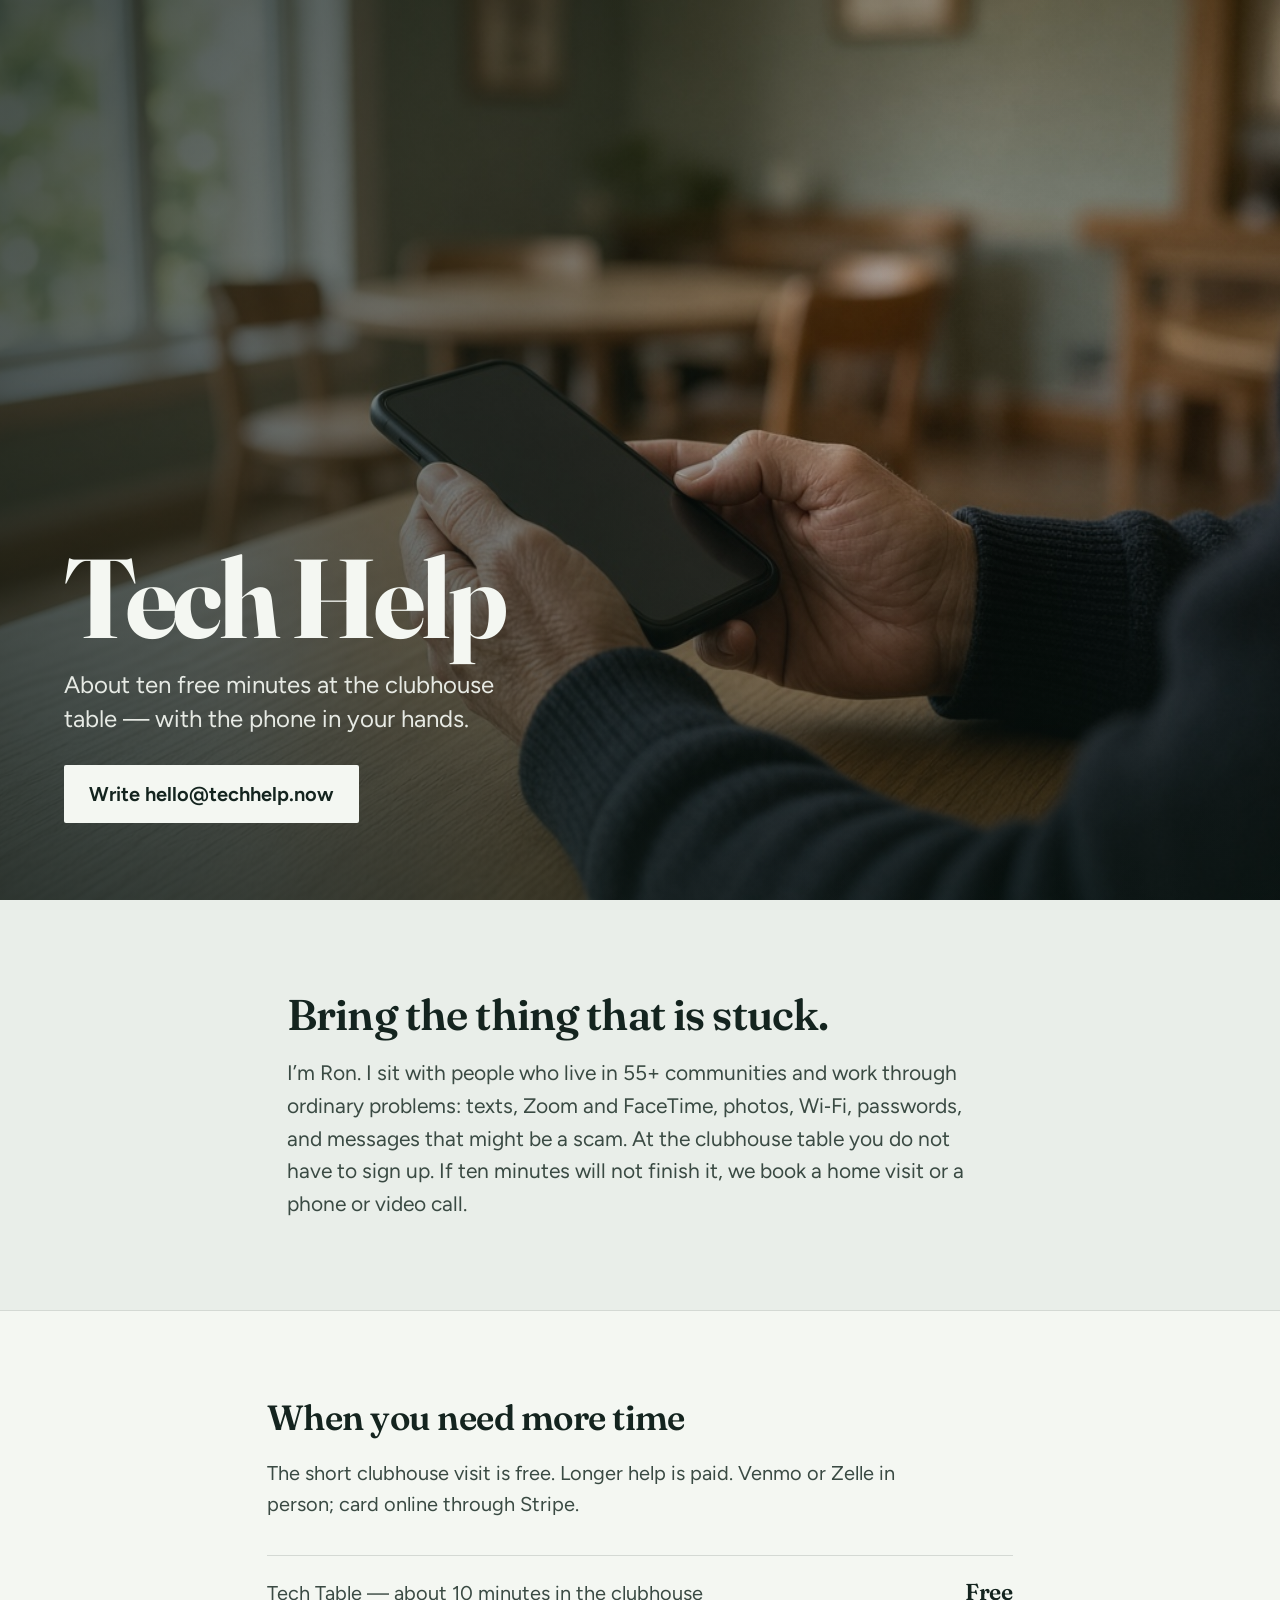
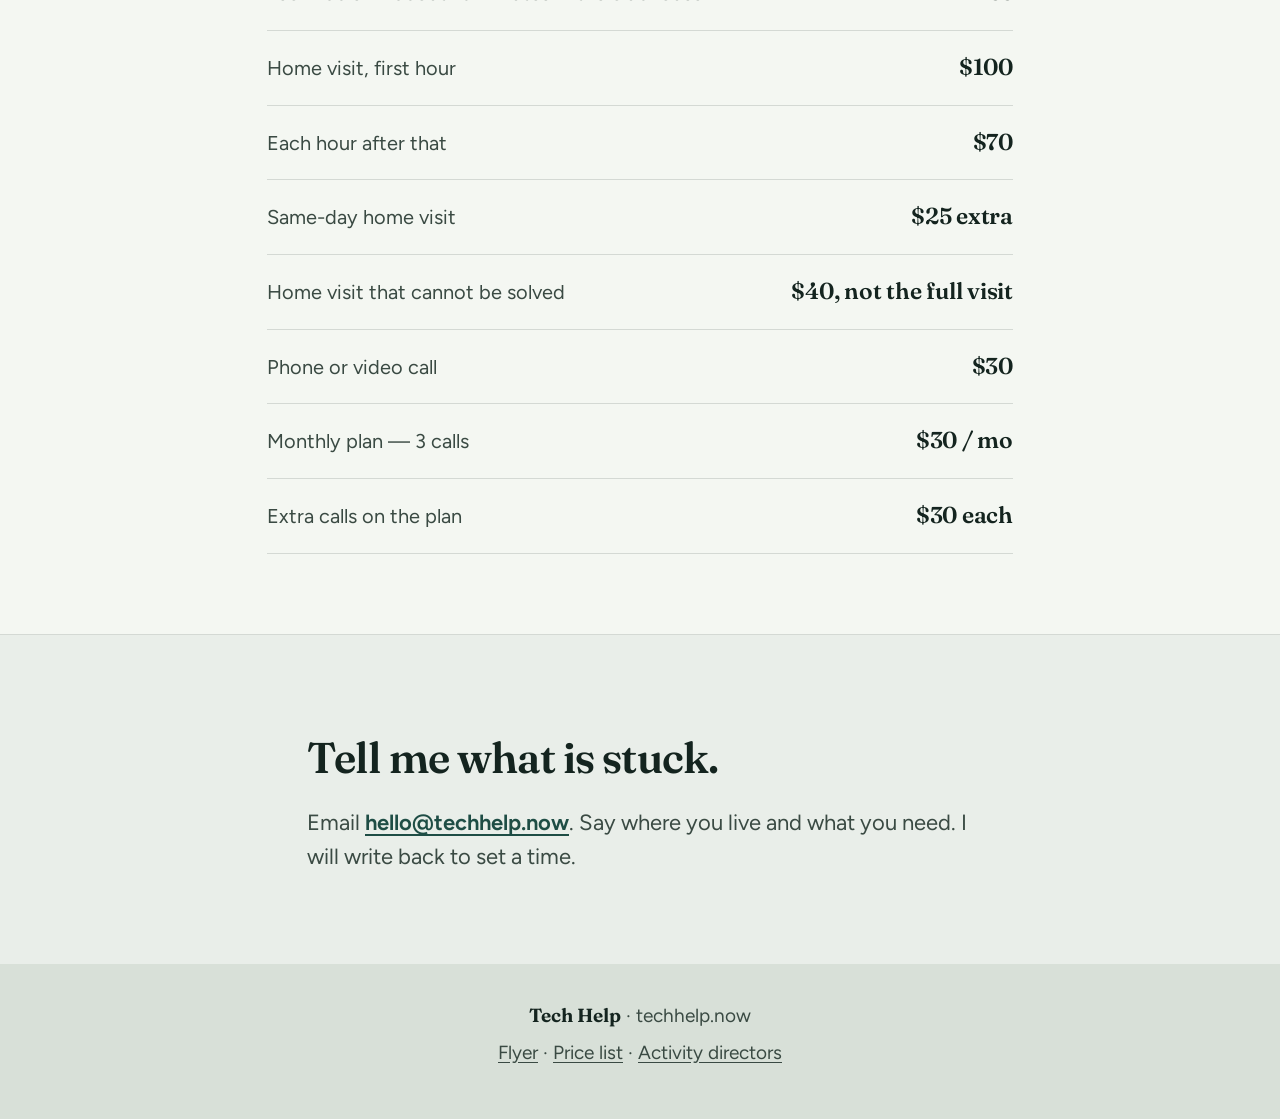
==== index.html @ 0dfba201 "Rebuild homepage as full-bleed clubhouse hero Replace the gray text document with a photo-led first " ====
<!DOCTYPE html>
<html lang="en">
<head>
  <meta charset="utf-8" />
  <meta name="viewport" content="width=device-width, initial-scale=1" />
  <title>Tech Help</title>
  <meta name="description" content="In-person tech help for people who live in 55+ communities. About ten free minutes at the clubhouse table. Home visits and calls when you need more. Email hello@techhelp.now." />
  <meta property="og:title" content="Tech Help" />
  <meta property="og:description" content="About ten free minutes at the clubhouse table. Home visits and calls when you need more. Email hello@techhelp.now." />
  <meta property="og:type" content="website" />
  <meta property="og:url" content="https://techhelp.now/" />
  <link rel="icon" href="data:image/svg+xml,%3Csvg xmlns='http://www.w3.org/2000/svg' viewBox='0 0 32 32'%3E%3Crect width='32' height='32' fill='%2314241F'/%3E%3Ctext x='5' y='23' font-family='Georgia' font-size='18' fill='%23F4F7F2'%3ET%3C/text%3E%3C/svg%3E" />
  <link rel="preconnect" href="https://fonts.googleapis.com" />
  <link rel="preconnect" href="https://fonts.gstatic.com" crossorigin />
  <link href="https://fonts.googleapis.com/css2?family=Fraunces:opsz,wght@9..144,600;9..144,700&family=Figtree:wght@400;560;650&display=swap" rel="stylesheet" />
  <link rel="stylesheet" href="styles.css" />
</head>
<body>
  <header class="hero">
    <img
      class="hero-photo"
      src="img/tech-table-hero.jpg"
      alt="Hands holding a phone at a wooden table in a bright clubhouse room"
      width="1280"
      height="720"
      fetchpriority="high"
    />
    <div class="hero-veil" aria-hidden="true"></div>
    <div class="hero-copy">
      <p class="brand">Tech Help</p>
      <p class="support">About ten free minutes at the clubhouse table — with the phone in your hands.</p>
      <p class="cta-wrap">
        <a class="cta" href="mailto:hello@techhelp.now?subject=I%20could%20use%20a%20hand%20with%20my%20phone">Write hello@techhelp.now</a>
      </p>
    </div>
  </header>

  <main>
    <section class="strip" aria-labelledby="bring">
      <h2 id="bring">Bring the thing that is stuck.</h2>
      <p>I’m Ron. I sit with people who live in 55+ communities and work through ordinary problems: texts, Zoom and FaceTime, photos, Wi‑Fi, passwords, and messages that might be a scam. At the clubhouse table you do not have to sign up. If ten minutes will not finish it, we book a home visit or a phone or video call.</p>
    </section>

    <section class="rates" aria-labelledby="more">
      <div class="rates-inner">
        <h2 id="more">When you need more time</h2>
        <p class="rates-lead">The short clubhouse visit is free. Longer help is paid. Venmo or Zelle in person; card online through Stripe.</p>
        <dl class="rate-list">
          <div>
            <dt>Tech Table — about 10 minutes in the clubhouse</dt>
            <dd>Free</dd>
          </div>
          <div>
            <dt>Home visit, first hour</dt>
            <dd>$100</dd>
          </div>
          <div>
            <dt>Each hour after that</dt>
            <dd>$70</dd>
          </div>
          <div>
            <dt>Same-day home visit</dt>
            <dd>$25 extra</dd>
          </div>
          <div>
            <dt>Home visit that cannot be solved</dt>
            <dd>$40, not the full visit</dd>
          </div>
          <div>
            <dt>Phone or video call</dt>
            <dd>$30</dd>
          </div>
          <div>
            <dt>Monthly plan — 3 calls</dt>
            <dd>$30 / mo</dd>
          </div>
          <div>
            <dt>Extra calls on the plan</dt>
            <dd>$30 each</dd>
          </div>
        </dl>
      </div>
    </section>

    <section class="close" aria-labelledby="write">
      <h2 id="write">Tell me what is stuck.</h2>
      <p>Email <a href="mailto:hello@techhelp.now">hello@techhelp.now</a>. Say where you live and what you need. I will write back to set a time.</p>
    </section>
  </main>

  <footer>
    <p><strong>Tech Help</strong> · techhelp.now</p>
    <p>
      <a href="print/resident-flyer.html">Flyer</a>
      · <a href="print/rate-card.html">Price list</a>
      · <a href="print/director-one-pager.html">Activity directors</a>
    </p>
  </footer>
</body>
</html>
---- styles.css ----
:root {
  color-scheme: light;
  --ink: #14241F;
  --ink-soft: #3A4A43;
  --mist: #E9EEE9;
  --mist-deep: #D8E0D8;
  --surface: #F4F7F2;
  --accent: #1E4D45;
  --accent-hover: #163B35;
  --hero-text: #F4F7F2;
  --hairline: rgba(20, 36, 31, 0.14);
  --serif: "Fraunces", Georgia, "Times New Roman", serif;
  --sans: "Figtree", "Segoe UI", sans-serif;
}

* { box-sizing: border-box; }

html { font-size: 20px; }

body {
  margin: 0;
  background: var(--mist);
  color: var(--ink);
  font-family: var(--sans);
  font-weight: 400;
  line-height: 1.55;
  -webkit-font-smoothing: antialiased;
}

a {
  color: var(--accent);
  text-underline-offset: 0.16em;
}

a:hover { color: var(--accent-hover); }

a:focus-visible {
  outline: 3px solid var(--accent);
  outline-offset: 3px;
}

/* —— Hero: one full-bleed composition —— */
.hero {
  position: relative;
  min-height: 100svh;
  min-height: 100vh;
  display: flex;
  align-items: flex-end;
  overflow: hidden;
  color: var(--hero-text);
  background: #1a2a24;
}

.hero-photo {
  position: absolute;
  inset: 0;
  width: 100%;
  height: 100%;
  object-fit: cover;
  object-position: 62% 40%;
}

.hero-veil {
  position: absolute;
  inset: 0;
  background:
    linear-gradient(
      105deg,
      rgba(12, 24, 20, 0.72) 0%,
      rgba(12, 24, 20, 0.45) 42%,
      rgba(12, 24, 20, 0.12) 68%,
      rgba(12, 24, 20, 0.28) 100%
    ),
    linear-gradient(
      180deg,
      rgba(12, 24, 20, 0.15) 0%,
      rgba(12, 24, 20, 0.05) 45%,
      rgba(12, 24, 20, 0.55) 100%
    );
  pointer-events: none;
}

.hero-copy {
  position: relative;
  z-index: 1;
  width: min(36rem, 100%);
  padding: clamp(1.5rem, 5vw, 3.5rem);
  padding-bottom: clamp(2rem, 6vw, 4rem);
  animation: rise 0.85s ease-out both;
}

@keyframes rise {
  from {
    opacity: 0;
    transform: translateY(0.55rem);
  }
  to {
    opacity: 1;
    transform: none;
  }
}

.brand {
  margin: 0 0 0.85rem;
  font-family: var(--serif);
  font-weight: 700;
  font-size: clamp(3.4rem, 11vw, 5.6rem);
  line-height: 0.95;
  letter-spacing: -0.03em;
}

.support {
  margin: 0 0 1.5rem;
  max-width: 22rem;
  font-size: clamp(1.05rem, 2.4vw, 1.2rem);
  line-height: 1.4;
  font-weight: 400;
  color: rgba(244, 247, 242, 0.92);
}

.cta-wrap { margin: 0; }

.cta {
  display: inline-block;
  padding: 0.85rem 1.25rem;
  background: var(--hero-text);
  color: var(--ink);
  font-weight: 650;
  font-size: 1rem;
  line-height: 1.2;
  text-decoration: none;
  border-radius: 2px;
  transition: background-color 0.18s ease, color 0.18s ease, transform 0.18s ease;
}

.cta:hover {
  background: #fff;
  color: var(--accent);
  transform: translateY(-1px);
}

.cta:focus-visible {
  outline-color: var(--hero-text);
  outline-offset: 4px;
}

/* —— Below the fold —— */
main { background: var(--mist); }

.strip {
  max-width: 38rem;
  margin: 0 auto;
  padding: clamp(3rem, 8vw, 4.5rem) 1.35rem;
}

.strip h2 {
  margin: 0 0 0.9rem;
  font-family: var(--serif);
  font-weight: 600;
  font-size: clamp(1.7rem, 4vw, 2.15rem);
  line-height: 1.15;
  letter-spacing: -0.02em;
}

.strip p {
  margin: 0;
  font-size: 1.05rem;
  color: var(--ink-soft);
}

.rates {
  background: var(--surface);
  border-top: 1px solid var(--hairline);
  border-bottom: 1px solid var(--hairline);
}

.rates-inner {
  max-width: 40rem;
  margin: 0 auto;
  padding: clamp(2.75rem, 7vw, 4rem) 1.35rem;
}

.rates h2 {
  margin: 0 0 0.65rem;
  font-family: var(--serif);
  font-weight: 600;
  font-size: clamp(1.45rem, 3.5vw, 1.75rem);
  letter-spacing: -0.015em;
}

.rates-lead {
  margin: 0 0 1.75rem;
  color: var(--ink-soft);
  max-width: 32rem;
}

.rate-list {
  margin: 0;
  padding: 0;
  display: grid;
  gap: 0;
}

.rate-list > div {
  display: grid;
  grid-template-columns: 1fr auto;
  gap: 1rem;
  align-items: baseline;
  padding: 0.95rem 0;
  border-top: 1px solid var(--hairline);
}

.rate-list > div:last-child {
  border-bottom: 1px solid var(--hairline);
}

.rate-list dt {
  margin: 0;
  font-weight: 400;
  color: var(--ink-soft);
}

.rate-list dd {
  margin: 0;
  font-family: var(--serif);
  font-weight: 600;
  font-size: 1.15rem;
  letter-spacing: -0.01em;
  text-align: right;
  white-space: nowrap;
}

.close {
  max-width: 36rem;
  margin: 0 auto;
  padding: clamp(3rem, 8vw, 4.5rem) 1.35rem;
  text-align: left;
}

.close h2 {
  margin: 0 0 0.75rem;
  font-family: var(--serif);
  font-weight: 600;
  font-size: clamp(1.7rem, 4vw, 2.15rem);
  letter-spacing: -0.02em;
}

.close p {
  margin: 0;
  font-size: 1.1rem;
  color: var(--ink-soft);
}

.close a {
  font-weight: 650;
  color: var(--accent);
  text-decoration-thickness: 1.5px;
  transition: color 0.15s ease;
}

footer {
  padding: 1.5rem 1.35rem 2.25rem;
  text-align: center;
  color: var(--ink-soft);
  font-size: 0.95rem;
  background: var(--mist-deep);
}

footer p { margin: 0.35rem 0; }

footer a { color: var(--ink-soft); }

footer a:hover { color: var(--accent); }

footer strong {
  font-family: var(--serif);
  font-weight: 650;
  color: var(--ink);
}

@media (max-width: 640px) {
  html { font-size: 18px; }

  .hero {
    min-height: 92svh;
    align-items: flex-end;
  }

  .hero-photo { object-position: 70% 35%; }

  .hero-veil {
    background:
      linear-gradient(
        180deg,
        rgba(12, 24, 20, 0.25) 0%,
        rgba(12, 24, 20, 0.2) 40%,
        rgba(12, 24, 20, 0.78) 100%
      );
  }

  .hero-copy {
    width: 100%;
    padding: 1.5rem 1.15rem 2.25rem;
  }

  .brand { font-size: clamp(3.1rem, 14vw, 3.8rem); }

  .support { max-width: none; }

  .rate-list > div {
    grid-template-columns: 1fr;
    gap: 0.2rem;
    padding: 0.85rem 0;
  }

  .rate-list dd {
    text-align: left;
    font-size: 1.25rem;
  }
}

@media (prefers-reduced-motion: reduce) {
  .hero-copy { animation: none; }
  .cta { transition: none; }
  .cta:hover { transform: none; }
}
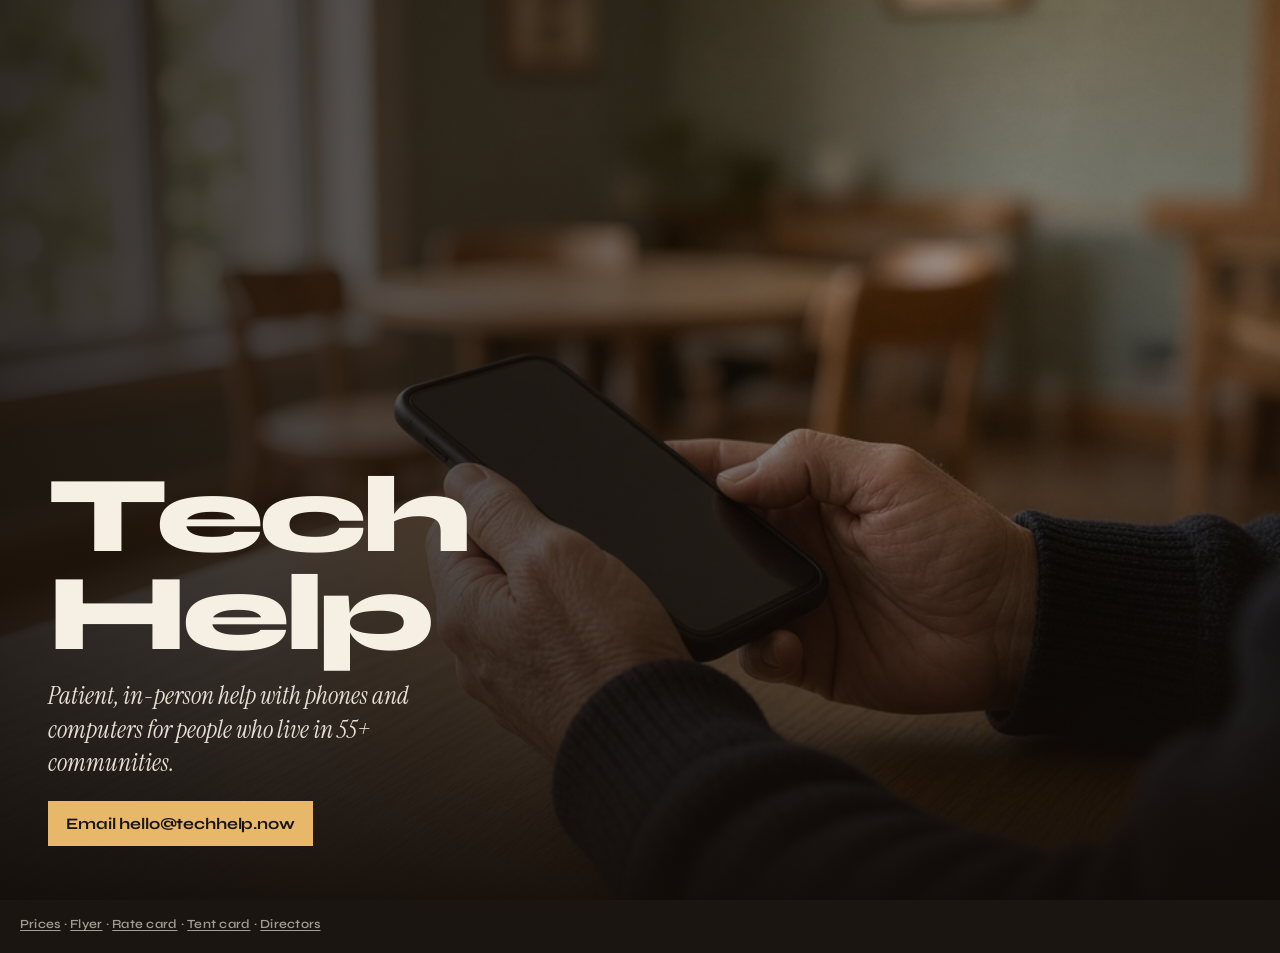
==== commit f58139d8: "Rebuild home as a single full-bleed viewport. Delete the letter/rate-sheet home. New index is brand," ====
--- a/index.html
+++ b/index.html
@@ -4,96 +4,48 @@
   <meta charset="utf-8" />
   <meta name="viewport" content="width=device-width, initial-scale=1" />
   <title>Tech Help</title>
-  <meta name="description" content="In-person tech help for people who live in 55+ communities. About ten free minutes at the clubhouse table. Home visits and calls when you need more. Email hello@techhelp.now." />
+  <meta name="description" content="In-person tech help for people who live in 55+ communities. Email hello@techhelp.now." />
   <meta property="og:title" content="Tech Help" />
-  <meta property="og:description" content="About ten free minutes at the clubhouse table. Home visits and calls when you need more. Email hello@techhelp.now." />
+  <meta property="og:description" content="In-person tech help for people who live in 55+ communities. Email hello@techhelp.now." />
   <meta property="og:type" content="website" />
   <meta property="og:url" content="https://techhelp.now/" />
-  <link rel="icon" href="data:image/svg+xml,%3Csvg xmlns='http://www.w3.org/2000/svg' viewBox='0 0 32 32'%3E%3Crect width='32' height='32' fill='%2314241F'/%3E%3Ctext x='5' y='23' font-family='Georgia' font-size='18' fill='%23F4F7F2'%3ET%3C/text%3E%3C/svg%3E" />
+  <link rel="icon" href="data:image/svg+xml,%3Csvg xmlns='http://www.w3.org/2000/svg' viewBox='0 0 32 32'%3E%3Crect width='32' height='32' fill='%231A1510'/%3E%3Ctext x='5' y='23' font-family='Georgia' font-size='18' fill='%23F6EFE4'%3ET%3C/text%3E%3C/svg%3E" />
   <link rel="preconnect" href="https://fonts.googleapis.com" />
   <link rel="preconnect" href="https://fonts.gstatic.com" crossorigin />
-  <link href="https://fonts.googleapis.com/css2?family=Fraunces:opsz,wght@9..144,600;9..144,700&family=Figtree:wght@400;560;650&display=swap" rel="stylesheet" />
-  <link rel="stylesheet" href="styles.css" />
+  <link href="https://fonts.googleapis.com/css2?family=Instrument+Serif:ital@0;1&family=Syne:wght@600;700;800&display=swap" rel="stylesheet" />
+  <link rel="stylesheet" href="home.css" />
 </head>
 <body>
-  <header class="hero">
+  <main class="stage">
     <img
-      class="hero-photo"
+      class="stage-photo"
       src="img/tech-table-hero.jpg"
-      alt="Hands holding a phone at a wooden table in a bright clubhouse room"
+      alt="Hands holding a phone at a wooden clubhouse table"
       width="1280"
       height="720"
       fetchpriority="high"
     />
-    <div class="hero-veil" aria-hidden="true"></div>
-    <div class="hero-copy">
-      <p class="brand">Tech Help</p>
-      <p class="support">About ten free minutes at the clubhouse table — with the phone in your hands.</p>
-      <p class="cta-wrap">
-        <a class="cta" href="mailto:hello@techhelp.now?subject=I%20could%20use%20a%20hand%20with%20my%20phone">Write hello@techhelp.now</a>
+    <div class="stage-veil" aria-hidden="true"></div>
+    <div class="stage-copy">
+      <h1 class="brand">Tech Help</h1>
+      <p class="support">Patient, in-person help with phones and computers for people who live in 55+ communities.</p>
+      <p class="cta-row">
+        <a class="cta" href="mailto:hello@techhelp.now?subject=Tech%20Help">Email hello@techhelp.now</a>
       </p>
     </div>
-  </header>
-
-  <main>
-    <section class="strip" aria-labelledby="bring">
-      <h2 id="bring">Bring the thing that is stuck.</h2>
-      <p>I’m Ron. I sit with people who live in 55+ communities and work through ordinary problems: texts, Zoom and FaceTime, photos, Wi‑Fi, passwords, and messages that might be a scam. At the clubhouse table you do not have to sign up. If ten minutes will not finish it, we book a home visit or a phone or video call.</p>
-    </section>
-
-    <section class="rates" aria-labelledby="more">
-      <div class="rates-inner">
-        <h2 id="more">When you need more time</h2>
-        <p class="rates-lead">The short clubhouse visit is free. Longer help is paid. Venmo or Zelle in person; card online through Stripe.</p>
-        <dl class="rate-list">
-          <div>
-            <dt>Tech Table — about 10 minutes in the clubhouse</dt>
-            <dd>Free</dd>
-          </div>
-          <div>
-            <dt>Home visit, first hour</dt>
-            <dd>$100</dd>
-          </div>
-          <div>
-            <dt>Each hour after that</dt>
-            <dd>$70</dd>
-          </div>
-          <div>
-            <dt>Same-day home visit</dt>
-            <dd>$25 extra</dd>
-          </div>
-          <div>
-            <dt>Home visit that cannot be solved</dt>
-            <dd>$40, not the full visit</dd>
-          </div>
-          <div>
-            <dt>Phone or video call</dt>
-            <dd>$30</dd>
-          </div>
-          <div>
-            <dt>Monthly plan — 3 calls</dt>
-            <dd>$30 / mo</dd>
-          </div>
-          <div>
-            <dt>Extra calls on the plan</dt>
-            <dd>$30 each</dd>
-          </div>
-        </dl>
-      </div>
-    </section>
-
-    <section class="close" aria-labelledby="write">
-      <h2 id="write">Tell me what is stuck.</h2>
-      <p>Email <a href="mailto:hello@techhelp.now">hello@techhelp.now</a>. Say where you live and what you need. I will write back to set a time.</p>
-    </section>
   </main>
 
-  <footer>
-    <p><strong>Tech Help</strong> · techhelp.now</p>
+  <footer class="quiet">
     <p>
+      <a href="prices.html">Prices</a>
+      ·
       <a href="print/resident-flyer.html">Flyer</a>
-      · <a href="print/rate-card.html">Price list</a>
-      · <a href="print/director-one-pager.html">Activity directors</a>
+      ·
+      <a href="print/rate-card.html">Rate card</a>
+      ·
+      <a href="print/tent-card.html">Tent card</a>
+      ·
+      <a href="print/director-one-pager.html">Directors</a>
     </p>
   </footer>
 </body>
--- a/home.css
+++ b/home.css
@@ -0,0 +1,211 @@
+:root {
+  color-scheme: dark;
+  --ink: #1a1510;
+  --paper: #f6efe4;
+  --amber: #e8b86a;
+  --display: "Syne", "Avenir Next", "Segoe UI", sans-serif;
+  --reading: "Instrument Serif", "Iowan Old Style", Georgia, serif;
+}
+
+* {
+  box-sizing: border-box;
+}
+
+html {
+  scroll-behavior: smooth;
+}
+
+body {
+  margin: 0;
+  background: var(--ink);
+  color: var(--paper);
+  font-family: var(--reading);
+}
+
+a {
+  color: inherit;
+}
+
+a:focus-visible {
+  outline: 3px solid var(--amber);
+  outline-offset: 3px;
+}
+
+.stage {
+  position: relative;
+  isolation: isolate;
+  min-height: 100svh;
+  min-height: 100vh;
+  display: grid;
+  align-items: end;
+  overflow: hidden;
+}
+
+.stage-photo {
+  position: absolute;
+  inset: 0;
+  z-index: 0;
+  width: 100%;
+  height: 100%;
+  object-fit: cover;
+  object-position: center 42%;
+  transform: scale(1.06);
+  animation: photo-drift 28s ease-in-out alternate infinite;
+}
+
+.stage-veil {
+  position: absolute;
+  inset: 0;
+  z-index: 1;
+  background:
+    linear-gradient(
+      105deg,
+      rgba(18, 12, 8, 0.88) 0%,
+      rgba(18, 12, 8, 0.55) 42%,
+      rgba(18, 12, 8, 0.18) 72%,
+      rgba(18, 12, 8, 0.35) 100%
+    ),
+    linear-gradient(
+      to top,
+      rgba(18, 12, 8, 0.92) 0%,
+      rgba(18, 12, 8, 0.35) 38%,
+      rgba(18, 12, 8, 0.1) 70%,
+      transparent 100%
+    );
+  pointer-events: none;
+}
+
+.stage-copy {
+  position: relative;
+  z-index: 2;
+  width: min(38rem, calc(100% - 2.4rem));
+  margin: 0;
+  padding: clamp(1.4rem, 4vh, 2.6rem) clamp(1.2rem, 4vw, 3rem) clamp(2rem, 6vh, 3.4rem);
+}
+
+.brand {
+  margin: 0;
+  font-family: var(--display);
+  font-weight: 800;
+  font-size: clamp(3.4rem, 11vw, 6.8rem);
+  line-height: 0.9;
+  letter-spacing: -0.045em;
+  text-wrap: balance;
+  animation: rise 900ms cubic-bezier(0.22, 1, 0.36, 1) both;
+}
+
+.support {
+  margin: 1rem 0 0;
+  max-width: 28rem;
+  font-size: clamp(1.2rem, 2.4vw, 1.55rem);
+  line-height: 1.35;
+  font-style: italic;
+  color: rgba(246, 239, 228, 0.92);
+  animation: rise 900ms cubic-bezier(0.22, 1, 0.36, 1) 140ms both;
+}
+
+.cta-row {
+  margin: 1.35rem 0 0;
+  animation: rise 900ms cubic-bezier(0.22, 1, 0.36, 1) 280ms both;
+}
+
+.cta {
+  display: inline-block;
+  padding: 0.85rem 1.15rem 0.8rem;
+  background: var(--amber);
+  color: var(--ink);
+  font-family: var(--display);
+  font-weight: 700;
+  font-size: 1rem;
+  letter-spacing: -0.01em;
+  line-height: 1.15;
+  text-decoration: none;
+  transition: transform 180ms ease, background-color 180ms ease;
+}
+
+.cta:hover {
+  background: #f0c787;
+  transform: translateY(-2px);
+}
+
+.quiet {
+  padding: 1rem 1.25rem 1.4rem;
+  background: var(--ink);
+  color: rgba(246, 239, 228, 0.62);
+  font-family: var(--display);
+  font-size: 0.78rem;
+  font-weight: 600;
+  letter-spacing: 0.02em;
+}
+
+.quiet p {
+  margin: 0;
+  max-width: 48rem;
+}
+
+.quiet a {
+  text-decoration: underline;
+  text-underline-offset: 0.18em;
+  text-decoration-thickness: 1px;
+}
+
+.quiet a:hover {
+  color: var(--paper);
+}
+
+@keyframes rise {
+  from {
+    opacity: 0;
+    transform: translateY(1.1rem);
+  }
+  to {
+    opacity: 1;
+    transform: translateY(0);
+  }
+}
+
+@keyframes photo-drift {
+  from {
+    transform: scale(1.06) translate3d(0, 0, 0);
+  }
+  to {
+    transform: scale(1.12) translate3d(-1.2%, -0.6%, 0);
+  }
+}
+
+@media (prefers-reduced-motion: reduce) {
+  .stage-photo,
+  .brand,
+  .support,
+  .cta-row {
+    animation: none;
+  }
+
+  .stage-photo {
+    transform: none;
+  }
+
+  .cta {
+    transition: none;
+  }
+}
+
+@media (max-width: 640px) {
+  .stage-copy {
+    width: min(100%, calc(100% - 1.5rem));
+    padding: 1.2rem 1rem 1.8rem;
+  }
+
+  .brand {
+    font-size: clamp(3.1rem, 16vw, 4.4rem);
+  }
+
+  .support {
+    font-size: 1.18rem;
+  }
+
+  .cta {
+    width: 100%;
+    text-align: center;
+  }
+}
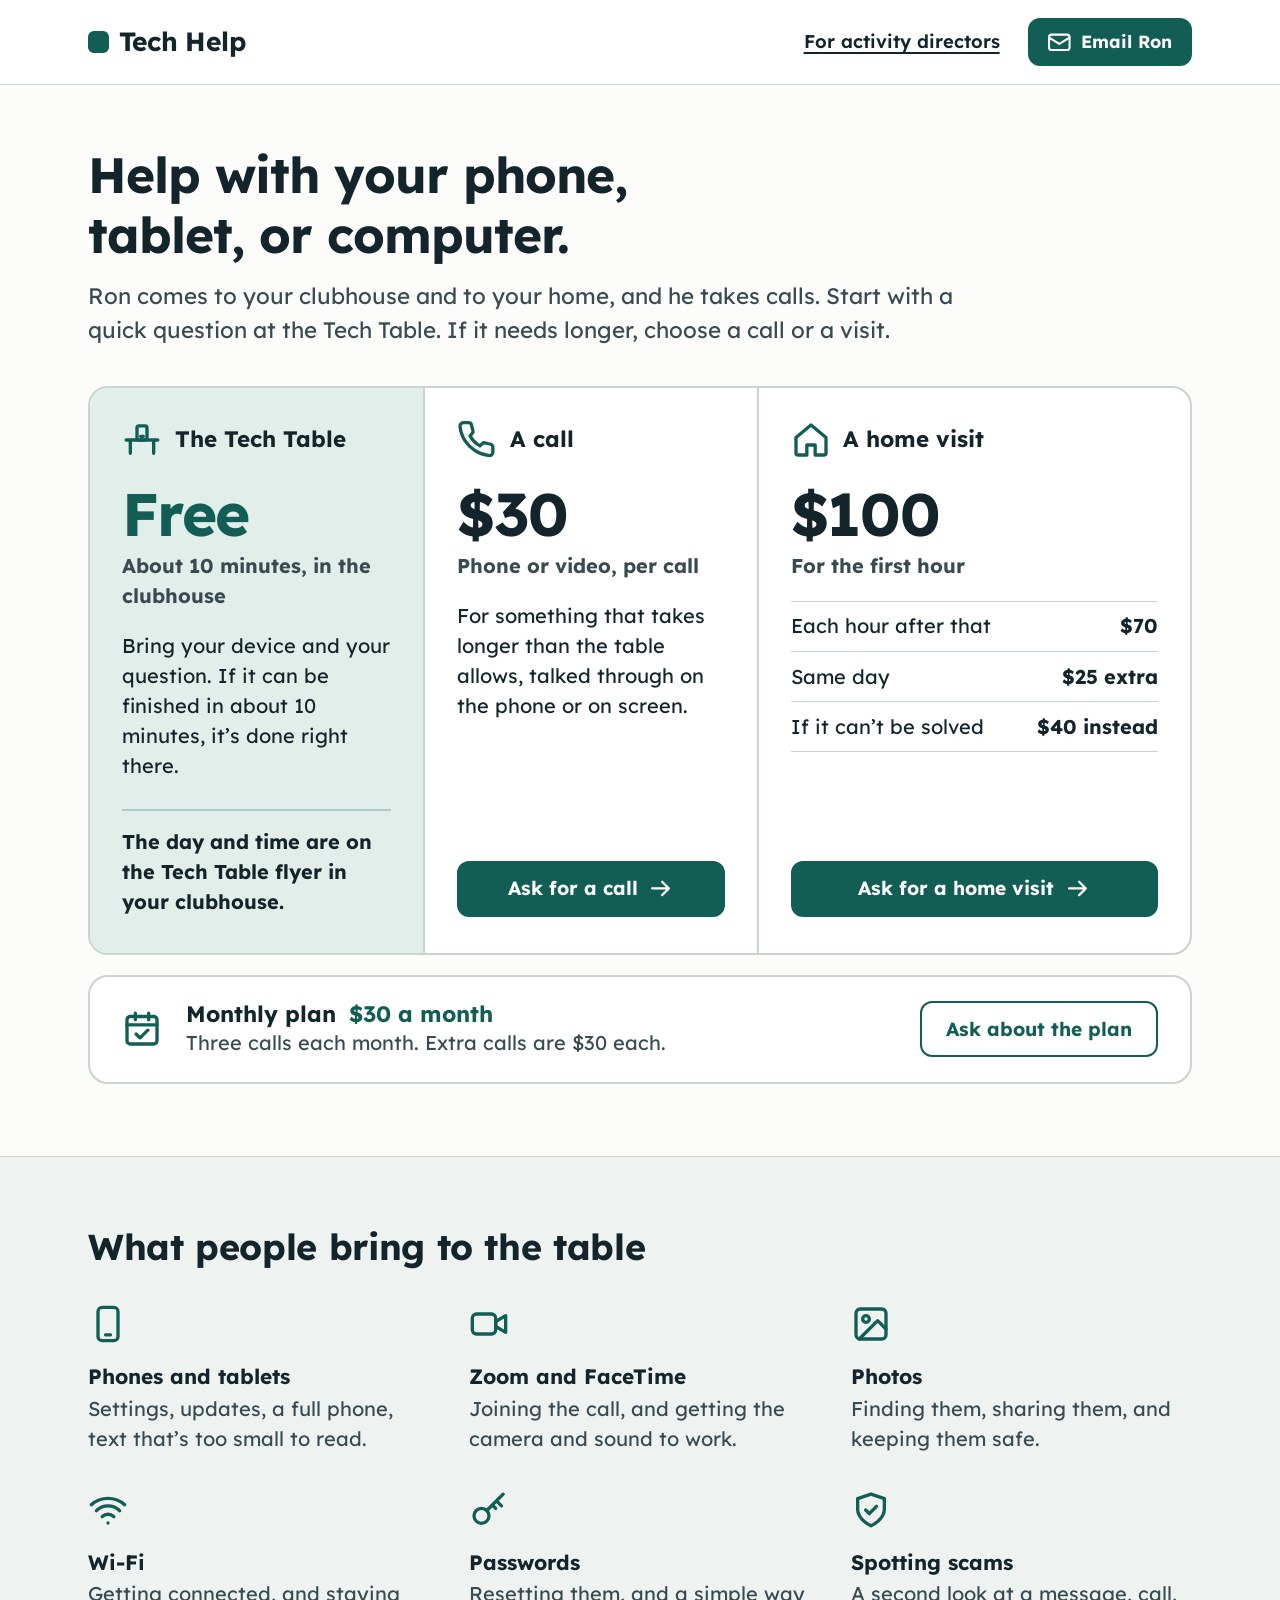
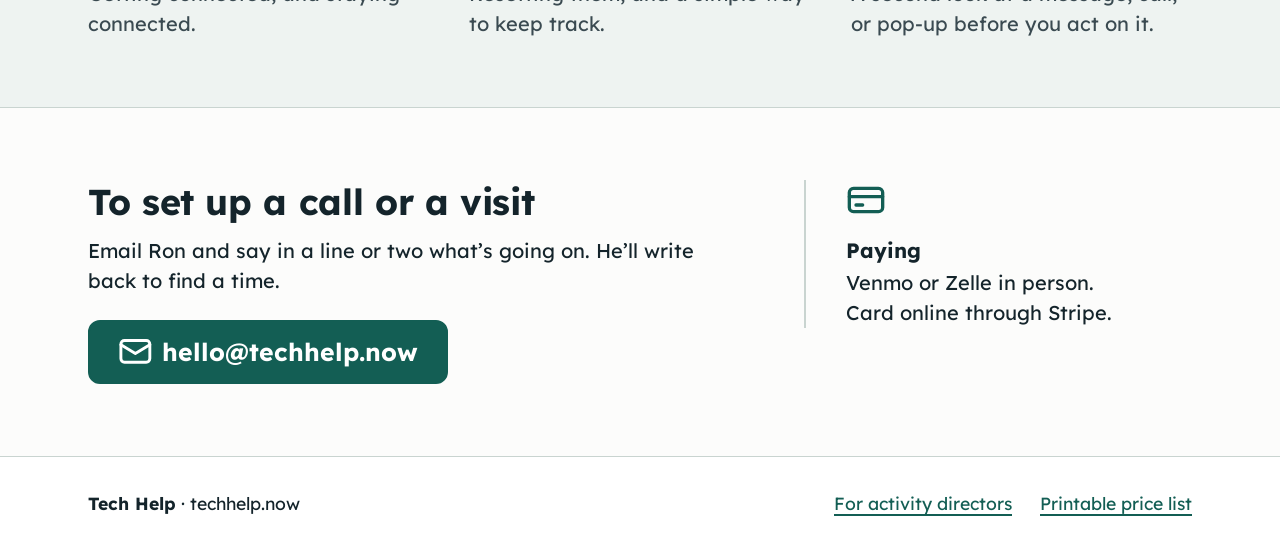
==== commit 43e931d7: "Rebuild techhelp.now from scratch around the three ways to get help New home page leads with the Tec" ====
--- a/index.html
+++ b/index.html
@@ -1,52 +1,162 @@
 <!DOCTYPE html>
 <html lang="en">
 <head>
-  <meta charset="utf-8" />
-  <meta name="viewport" content="width=device-width, initial-scale=1" />
-  <title>Tech Help</title>
-  <meta name="description" content="In-person tech help for people who live in 55+ communities. Email hello@techhelp.now." />
-  <meta property="og:title" content="Tech Help" />
-  <meta property="og:description" content="In-person tech help for people who live in 55+ communities. Email hello@techhelp.now." />
-  <meta property="og:type" content="website" />
-  <meta property="og:url" content="https://techhelp.now/" />
-  <link rel="icon" href="data:image/svg+xml,%3Csvg xmlns='http://www.w3.org/2000/svg' viewBox='0 0 32 32'%3E%3Crect width='32' height='32' fill='%231A1510'/%3E%3Ctext x='5' y='23' font-family='Georgia' font-size='18' fill='%23F6EFE4'%3ET%3C/text%3E%3C/svg%3E" />
-  <link rel="preconnect" href="https://fonts.googleapis.com" />
-  <link rel="preconnect" href="https://fonts.gstatic.com" crossorigin />
-  <link href="https://fonts.googleapis.com/css2?family=Instrument+Serif:ital@0;1&family=Syne:wght@600;700;800&display=swap" rel="stylesheet" />
-  <link rel="stylesheet" href="home.css" />
+  <meta charset="utf-8">
+  <meta name="viewport" content="width=device-width, initial-scale=1">
+  <title>Tech Help · Help with your phone, tablet, or computer</title>
+  <meta name="description" content="In-person tech help for people who live in 55+ communities. The Tech Table in the clubhouse is free for about 10 minutes. A phone or video call is $30. A home visit is $100 for the first hour.">
+  <meta property="og:title" content="Tech Help">
+  <meta property="og:description" content="The Tech Table is free. A call is $30. A home visit is $100 for the first hour.">
+  <meta property="og:type" content="website">
+  <meta property="og:url" content="https://techhelp.now/">
+  <meta name="theme-color" content="#135e54">
+  <link rel="icon" href="assets/favicon.svg" type="image/svg+xml">
+  <link rel="preconnect" href="https://fonts.googleapis.com">
+  <link rel="preconnect" href="https://fonts.gstatic.com" crossorigin>
+  <link rel="stylesheet" href="https://fonts.googleapis.com/css2?family=Lexend:wght@400;600;700&display=swap">
+  <link rel="stylesheet" href="assets/site.css">
 </head>
 <body>
-  <main class="stage">
-    <img
-      class="stage-photo"
-      src="img/tech-table-hero.jpg"
-      alt="Hands holding a phone at a wooden clubhouse table"
-      width="1280"
-      height="720"
-      fetchpriority="high"
-    />
-    <div class="stage-veil" aria-hidden="true"></div>
-    <div class="stage-copy">
-      <h1 class="brand">Tech Help</h1>
-      <p class="support">Patient, in-person help with phones and computers for people who live in 55+ communities.</p>
-      <p class="cta-row">
-        <a class="cta" href="mailto:hello@techhelp.now?subject=Tech%20Help">Email hello@techhelp.now</a>
-      </p>
+  <a class="skip" href="#ways">Skip to the ways to get help</a>
+
+  <header class="bar">
+    <div class="wrap bar-inner">
+      <a class="wordmark" href="./" aria-label="Tech Help, home">Tech Help</a>
+      <nav class="bar-nav" aria-label="Main">
+        <a href="directors/">For activity directors</a>
+        <a class="btn btn-small" href="#reach">
+          <svg class="icon" aria-hidden="true"><use href="assets/icons.svg#mail"/></svg>
+          Email Ron
+        </a>
+      </nav>
     </div>
+  </header>
+
+  <main>
+    <section class="intro wrap" aria-labelledby="intro-title">
+      <h1 id="intro-title">Help with your phone, tablet, or computer.</h1>
+      <p class="lede">Ron comes to your clubhouse and to your home, and he takes calls. Start with a quick question at the Tech Table. If it needs longer, choose a call or a visit.</p>
+    </section>
+
+    <section id="ways" class="wrap" aria-label="Ways to get help">
+      <ol class="board">
+        <li class="way way-free">
+          <div class="way-head">
+            <svg class="icon icon-lg" aria-hidden="true"><use href="assets/icons.svg#table"/></svg>
+            <h2>The Tech Table</h2>
+          </div>
+          <p class="price">Free</p>
+          <p class="price-note">About 10 minutes, in the clubhouse</p>
+          <p>Bring your device and your question. If it can be finished in about 10 minutes, it’s done right there.</p>
+          <p class="way-foot">The day and time are on the Tech Table flyer in your clubhouse.</p>
+        </li>
+
+        <li class="way">
+          <div class="way-head">
+            <svg class="icon icon-lg" aria-hidden="true"><use href="assets/icons.svg#call"/></svg>
+            <h2>A call</h2>
+          </div>
+          <p class="price">$30</p>
+          <p class="price-note">Phone or video, per call</p>
+          <p>For something that takes longer than the table allows, talked through on the phone or on screen.</p>
+          <a class="btn way-btn" href="mailto:hello@techhelp.now?subject=A%20phone%20or%20video%20call">
+            Ask for a call
+            <svg class="icon" aria-hidden="true"><use href="assets/icons.svg#arrow"/></svg>
+          </a>
+        </li>
+
+        <li class="way">
+          <div class="way-head">
+            <svg class="icon icon-lg" aria-hidden="true"><use href="assets/icons.svg#home"/></svg>
+            <h2>A home visit</h2>
+          </div>
+          <p class="price">$100</p>
+          <p class="price-note">For the first hour</p>
+          <ul class="terms">
+            <li><span>Each hour after that</span> <b>$70</b></li>
+            <li><span>Same day</span> <b>$25 extra</b></li>
+            <li><span>If it can’t be solved</span> <b>$40 instead</b></li>
+          </ul>
+          <a class="btn way-btn" href="mailto:hello@techhelp.now?subject=A%20home%20visit">
+            Ask for a home visit
+            <svg class="icon" aria-hidden="true"><use href="assets/icons.svg#arrow"/></svg>
+          </a>
+        </li>
+      </ol>
+
+      <div class="plan">
+        <svg class="icon icon-lg" aria-hidden="true"><use href="assets/icons.svg#plan"/></svg>
+        <div class="plan-text">
+          <h2>Monthly plan <span class="plan-price">$30 a month</span></h2>
+          <p>Three calls each month. Extra calls are $30 each.</p>
+        </div>
+        <a class="btn btn-quiet" href="mailto:hello@techhelp.now?subject=The%20monthly%20plan">Ask about the plan</a>
+      </div>
+    </section>
+
+    <section class="topics" aria-labelledby="topics-title">
+      <div class="wrap">
+        <h2 id="topics-title">What people bring to the table</h2>
+        <ul class="topic-grid">
+          <li>
+            <svg class="icon icon-lg" aria-hidden="true"><use href="assets/icons.svg#phone"/></svg>
+            <h3>Phones and tablets</h3>
+            <p>Settings, updates, a full phone, text that’s too small to read.</p>
+          </li>
+          <li>
+            <svg class="icon icon-lg" aria-hidden="true"><use href="assets/icons.svg#video"/></svg>
+            <h3>Zoom and FaceTime</h3>
+            <p>Joining the call, and getting the camera and sound to work.</p>
+          </li>
+          <li>
+            <svg class="icon icon-lg" aria-hidden="true"><use href="assets/icons.svg#photo"/></svg>
+            <h3>Photos</h3>
+            <p>Finding them, sharing them, and keeping them safe.</p>
+          </li>
+          <li>
+            <svg class="icon icon-lg" aria-hidden="true"><use href="assets/icons.svg#wifi"/></svg>
+            <h3>Wi‑Fi</h3>
+            <p>Getting connected, and staying connected.</p>
+          </li>
+          <li>
+            <svg class="icon icon-lg" aria-hidden="true"><use href="assets/icons.svg#key"/></svg>
+            <h3>Passwords</h3>
+            <p>Resetting them, and a simple way to keep track.</p>
+          </li>
+          <li>
+            <svg class="icon icon-lg" aria-hidden="true"><use href="assets/icons.svg#shield"/></svg>
+            <h3>Spotting scams</h3>
+            <p>A second look at a message, call, or pop‑up before you act on it.</p>
+          </li>
+        </ul>
+      </div>
+    </section>
+
+    <section id="reach" class="reach wrap" aria-labelledby="reach-title">
+      <div class="reach-main">
+        <h2 id="reach-title">To set up a call or a visit</h2>
+        <p>Email Ron and say in a line or two what’s going on. He’ll write back to find a time.</p>
+        <a class="btn btn-big" href="mailto:hello@techhelp.now">
+          <svg class="icon" aria-hidden="true"><use href="assets/icons.svg#mail"/></svg>
+          hello@techhelp.now
+        </a>
+      </div>
+      <div class="reach-pay">
+        <svg class="icon icon-lg" aria-hidden="true"><use href="assets/icons.svg#card"/></svg>
+        <h3>Paying</h3>
+        <p>Venmo or Zelle in person.<br>Card online through Stripe.</p>
+      </div>
+    </section>
   </main>
 
-  <footer class="quiet">
-    <p>
-      <a href="prices.html">Prices</a>
-      ·
-      <a href="print/resident-flyer.html">Flyer</a>
-      ·
-      <a href="print/rate-card.html">Rate card</a>
-      ·
-      <a href="print/tent-card.html">Tent card</a>
-      ·
-      <a href="print/director-one-pager.html">Directors</a>
-    </p>
+  <footer class="foot">
+    <div class="wrap foot-inner">
+      <p><b>Tech Help</b> · techhelp.now</p>
+      <ul class="foot-links">
+        <li><a href="directors/">For activity directors</a></li>
+        <li><a href="print/prices.html">Printable price list</a></li>
+      </ul>
+    </div>
   </footer>
 </body>
 </html>
--- a/assets/site.css
+++ b/assets/site.css
@@ -0,0 +1,379 @@
+/* Tech Help — shared tokens and the web pages. Print sheets load this file too, then print/print.css. */
+
+:root {
+  --ink: #14242b;
+  --ink-2: #3a4a51;
+  --line: #c9d4d0;
+  --paper: #fcfcfb;
+  --white: #ffffff;
+  --wash: #eef3f1;
+  --tint: #e2eee9;
+  --accent: #135e54;
+  --accent-dark: #0c433c;
+  --radius: 1.25rem;
+  --font: "Lexend", Verdana, system-ui, sans-serif;
+}
+
+*, *::before, *::after { box-sizing: border-box; }
+
+html { -webkit-text-size-adjust: 100%; }
+
+body {
+  margin: 0;
+  background: var(--paper);
+  color: var(--ink);
+  font-family: var(--font);
+  font-size: 1.25rem;
+  line-height: 1.5;
+}
+
+h1, h2, h3, p, ul, ol { margin: 0; }
+ul, ol { padding: 0; list-style: none; }
+
+h1, h2, h3 { line-height: 1.2; font-weight: 700; }
+
+a { color: var(--accent); text-decoration-thickness: 2px; text-underline-offset: 0.2em; }
+a:hover { color: var(--accent-dark); }
+
+:focus-visible {
+  outline: 3px solid var(--ink);
+  outline-offset: 3px;
+  border-radius: 0.4rem;
+}
+
+.wrap {
+  width: 100%;
+  max-width: 74rem;
+  margin-inline: auto;
+  padding-inline: clamp(1.25rem, 4vw, 2.5rem);
+}
+
+.skip {
+  position: absolute;
+  left: 1rem;
+  top: -10rem;
+  padding: 0.75rem 1rem;
+  background: var(--ink);
+  color: var(--white);
+  z-index: 10;
+}
+.skip:focus { top: 1rem; }
+
+.visually-hidden {
+  position: absolute;
+  width: 1px;
+  height: 1px;
+  overflow: hidden;
+  clip: rect(0 0 0 0);
+  white-space: nowrap;
+}
+
+.icon {
+  width: 1.4em;
+  height: 1.4em;
+  flex-shrink: 0;
+  fill: none;
+  stroke: currentColor;
+  stroke-width: 2;
+  stroke-linecap: round;
+  stroke-linejoin: round;
+}
+.icon-lg { width: 2.5rem; height: 2.5rem; color: var(--accent); }
+
+/* Buttons */
+
+.btn {
+  display: inline-flex;
+  align-items: center;
+  justify-content: center;
+  gap: 0.6rem;
+  min-height: 3.5rem;
+  padding: 0.5rem 1.5rem;
+  border: 2px solid var(--accent);
+  border-radius: 0.75rem;
+  background: var(--accent);
+  color: var(--white);
+  font-weight: 700;
+  font-size: 1.2rem;
+  line-height: 1.2;
+  text-decoration: none;
+  transition: background-color 0.15s, border-color 0.15s;
+}
+.btn:hover { background: var(--accent-dark); border-color: var(--accent-dark); color: var(--white); }
+.btn-small { min-height: 3rem; padding-inline: 1.1rem; font-size: 1.1rem; }
+.btn-quiet { background: var(--white); color: var(--accent); }
+.btn-quiet:hover { background: var(--tint); color: var(--accent-dark); }
+.btn-big { min-height: 4rem; padding-inline: 1.75rem; font-size: clamp(1.25rem, 1rem + 1vw, 1.55rem); }
+
+/* Top bar */
+
+.bar { background: var(--white); border-bottom: 1px solid var(--line); }
+.bar-inner {
+  display: flex;
+  align-items: center;
+  justify-content: space-between;
+  gap: 1rem;
+  min-height: 5.25rem;
+}
+.wordmark {
+  display: inline-flex;
+  align-items: center;
+  gap: 0.6rem;
+  color: var(--ink);
+  font-size: 1.65rem;
+  font-weight: 700;
+  letter-spacing: -0.01em;
+  text-decoration: none;
+}
+.wordmark::before {
+  content: "";
+  width: 0.8em;
+  height: 0.8em;
+  border-radius: 0.22em;
+  background: var(--accent);
+}
+.wordmark:hover { color: var(--ink); }
+.bar-nav { display: flex; align-items: center; gap: 1.75rem; font-size: 1.15rem; font-weight: 600; }
+.bar-nav a:not(.btn) { color: var(--ink); }
+.bar-nav a[aria-current="page"] { text-decoration-color: var(--accent); text-decoration-thickness: 3px; }
+
+/* Home: intro */
+
+.intro { padding-block: clamp(2.25rem, 5vw, 3.75rem) clamp(1.75rem, 3vw, 2.5rem); }
+.intro h1 {
+  max-width: 24ch;
+  font-size: clamp(2rem, 1.4rem + 2.3vw, 3.1rem);
+  letter-spacing: -0.02em;
+  text-wrap: balance;
+}
+.lede { max-width: 40em; margin-top: 1rem; color: var(--ink-2); font-size: clamp(1.25rem, 1.1rem + 0.5vw, 1.4rem); }
+
+/* Home: the three ways */
+
+.board {
+  display: grid;
+  grid-template-columns: 1fr 1fr 1.3fr;
+  border: 2px solid var(--line);
+  border-radius: var(--radius);
+  overflow: hidden;
+  background: var(--white);
+}
+.way {
+  display: flex;
+  flex-direction: column;
+  padding: 2rem 2rem 2.25rem;
+}
+.way + .way { border-left: 2px solid var(--line); }
+.way-free { background: var(--tint); }
+.way-head { display: flex; align-items: center; gap: 0.8rem; }
+.way-head h2 { font-size: 1.4rem; }
+.price {
+  margin-top: 1.5rem;
+  font-size: clamp(3rem, 2.4rem + 2vw, 3.75rem);
+  font-weight: 700;
+  line-height: 1;
+  letter-spacing: -0.02em;
+  font-variant-numeric: lining-nums;
+}
+.way-free .price { color: var(--accent); }
+.price-note { margin-top: 0.45rem; font-weight: 700; color: var(--ink-2); }
+.way > p:not(.price):not(.price-note) { margin-top: 1.25rem; }
+.terms { margin-top: 1.25rem; }
+.terms li {
+  display: flex;
+  justify-content: space-between;
+  gap: 1rem;
+  padding-block: 0.6rem;
+  border-top: 1px solid var(--line);
+}
+.terms li:last-child { border-bottom: 1px solid var(--line); }
+.terms b { white-space: nowrap; }
+.way-btn { margin-top: auto; }
+.way > :nth-last-child(2) { margin-bottom: 1.75rem; }
+.way-foot {
+  margin-top: auto !important;
+  padding-top: 1rem;
+  border-top: 2px solid rgba(19, 94, 84, 0.25);
+  font-weight: 700;
+}
+
+.plan {
+  display: grid;
+  grid-template-columns: auto 1fr auto;
+  align-items: center;
+  gap: 1.25rem 1.5rem;
+  margin-top: 1.25rem;
+  padding: 1.5rem 2rem;
+  border: 2px solid var(--line);
+  border-radius: var(--radius);
+  background: var(--white);
+}
+.plan h2 { font-size: 1.4rem; }
+.plan-price { margin-left: 0.4rem; color: var(--accent); font-weight: 700; white-space: nowrap; }
+.plan p { color: var(--ink-2); }
+
+/* Home: topics */
+
+.topics {
+  margin-top: clamp(3rem, 6vw, 4.5rem);
+  padding-block: clamp(3rem, 6vw, 4.25rem);
+  background: var(--wash);
+  border-block: 1px solid var(--line);
+}
+.topics h2, .reach h2, .section-title { font-size: clamp(1.7rem, 1.3rem + 1.3vw, 2.25rem); letter-spacing: -0.01em; }
+.topic-grid {
+  display: grid;
+  grid-template-columns: repeat(3, 1fr);
+  gap: 2.25rem 2.5rem;
+  margin-top: 2.25rem;
+}
+.topic-grid h3 { margin-top: 0.75rem; font-size: 1.3rem; }
+.topic-grid p { margin-top: 0.3rem; color: var(--ink-2); }
+
+/* Home: contact and paying */
+
+.reach {
+  display: grid;
+  grid-template-columns: 1.7fr 1fr;
+  gap: 2.5rem 3.5rem;
+  align-items: start;
+  padding-block: clamp(3rem, 6vw, 4.5rem);
+}
+.reach-main p { max-width: 32em; margin-top: 0.75rem; }
+.reach-main .btn { margin-top: 1.5rem; }
+.reach-pay { padding-left: 2.5rem; border-left: 2px solid var(--line); }
+.reach-pay h3 { margin-top: 0.6rem; font-size: 1.3rem; }
+.reach-pay p { margin-top: 0.3rem; }
+
+/* Footer */
+
+.foot { background: var(--white); border-top: 1px solid var(--line); font-size: 1.1rem; }
+.foot-inner {
+  display: flex;
+  flex-wrap: wrap;
+  justify-content: space-between;
+  align-items: center;
+  gap: 0.5rem 2rem;
+  padding-block: 1.5rem;
+}
+.foot-links { display: flex; flex-wrap: wrap; gap: 0.25rem 1.75rem; }
+.foot-links a { display: inline-block; padding-block: 0.6rem; }
+
+/* Directors page */
+
+.page-head { padding-block: clamp(2.25rem, 5vw, 3.75rem) clamp(1.5rem, 3vw, 2.25rem); }
+.page-head h1 { font-size: clamp(2.1rem, 1.5rem + 2.4vw, 3.25rem); letter-spacing: -0.015em; }
+.page-head .lede { max-width: 36em; }
+
+.steps {
+  display: grid;
+  grid-template-columns: repeat(3, 1fr);
+  gap: 1.25rem;
+  counter-reset: step;
+}
+.steps li {
+  counter-increment: step;
+  padding: 1.75rem;
+  border: 2px solid var(--line);
+  border-radius: var(--radius);
+  background: var(--white);
+}
+.steps li::before {
+  content: counter(step);
+  display: grid;
+  place-items: center;
+  width: 2.75rem;
+  height: 2.75rem;
+  border-radius: 50%;
+  background: var(--accent);
+  color: var(--white);
+  font-weight: 700;
+  font-size: 1.3rem;
+}
+.steps h2 { margin-top: 1rem; font-size: 1.35rem; }
+.steps p { margin-top: 0.4rem; color: var(--ink-2); }
+
+.split {
+  display: grid;
+  grid-template-columns: 1fr 1fr;
+  gap: 2.5rem 3.5rem;
+  padding-block: clamp(3rem, 6vw, 4.25rem);
+}
+.split p { margin-top: 0.75rem; }
+.split .section-title + p { margin-top: 1rem; }
+
+.fee-list { margin-top: 1.25rem; }
+.fee-list li {
+  display: flex;
+  justify-content: space-between;
+  gap: 1rem;
+  padding-block: 0.65rem;
+  border-top: 1px solid var(--line);
+}
+.fee-list li:last-child { border-bottom: 1px solid var(--line); }
+.fee-list b { text-align: right; }
+.fee-list .group { padding-top: 1.1rem; border-top: 0; color: var(--accent); font-weight: 700; }
+.fee-list .group + li { border-top: 2px solid var(--ink); }
+
+.topic-list { display: flex; flex-wrap: wrap; gap: 0.6rem; margin-top: 1.25rem; }
+.topic-list li {
+  display: inline-flex;
+  align-items: center;
+  gap: 0.5rem;
+  padding: 0.5rem 1rem;
+  border: 2px solid var(--line);
+  border-radius: 999px;
+  background: var(--white);
+  font-weight: 600;
+}
+.topic-list .icon { color: var(--accent); }
+
+.sheets { display: grid; grid-template-columns: repeat(3, 1fr); gap: 1.25rem; margin-top: 2rem; }
+.sheets a {
+  display: flex;
+  flex-direction: column;
+  gap: 0.35rem;
+  min-height: 100%;
+  padding: 1.5rem;
+  border: 2px solid var(--line);
+  border-radius: var(--radius);
+  background: var(--white);
+  color: var(--ink);
+  text-decoration: none;
+}
+.sheets a:hover { border-color: var(--accent); }
+.sheets b { display: flex; align-items: center; gap: 0.6rem; color: var(--accent); font-size: 1.25rem; text-decoration: underline; text-decoration-thickness: 2px; text-underline-offset: 0.2em; }
+.sheets span { color: var(--ink-2); }
+
+.cta-band { padding-block: clamp(3rem, 6vw, 4.5rem); }
+.cta-band p { max-width: 32em; margin-top: 0.75rem; }
+.cta-band .btn { margin-top: 1.5rem; }
+
+/* Narrow screens */
+
+@media (max-width: 60rem) {
+  .board { grid-template-columns: 1fr; }
+  .way + .way { border-left: 0; border-top: 2px solid var(--line); }
+  .topic-grid { grid-template-columns: repeat(2, 1fr); }
+  .reach, .split { grid-template-columns: 1fr; }
+  .reach-pay { padding-left: 0; padding-top: 2rem; border-left: 0; border-top: 2px solid var(--line); }
+  .steps, .sheets { grid-template-columns: 1fr; }
+}
+
+@media (max-width: 40rem) {
+  body { font-size: 1.1875rem; }
+  .bar-inner { min-height: 4.5rem; }
+  .wordmark { font-size: 1.45rem; }
+  .bar-nav a:not(.btn) { display: none; }
+  .way { padding: 1.6rem 1.35rem 1.75rem; }
+  .way-btn { width: 100%; }
+  .plan { grid-template-columns: auto 1fr; padding: 1.4rem 1.35rem; }
+  .plan .btn { grid-column: 1 / -1; }
+  .plan-price { display: block; margin: 0.2rem 0 0; }
+  .topic-grid { grid-template-columns: 1fr; gap: 1.5rem; }
+  .topic-grid li { display: grid; grid-template-columns: auto 1fr; column-gap: 1rem; }
+  .topic-grid li .icon { grid-row: span 2; }
+  .topic-grid h3 { margin-top: 0.2rem; }
+  .reach-main .btn, .cta-band .btn { width: 100%; }
+  .foot-inner { flex-direction: column; align-items: flex-start; }
+}
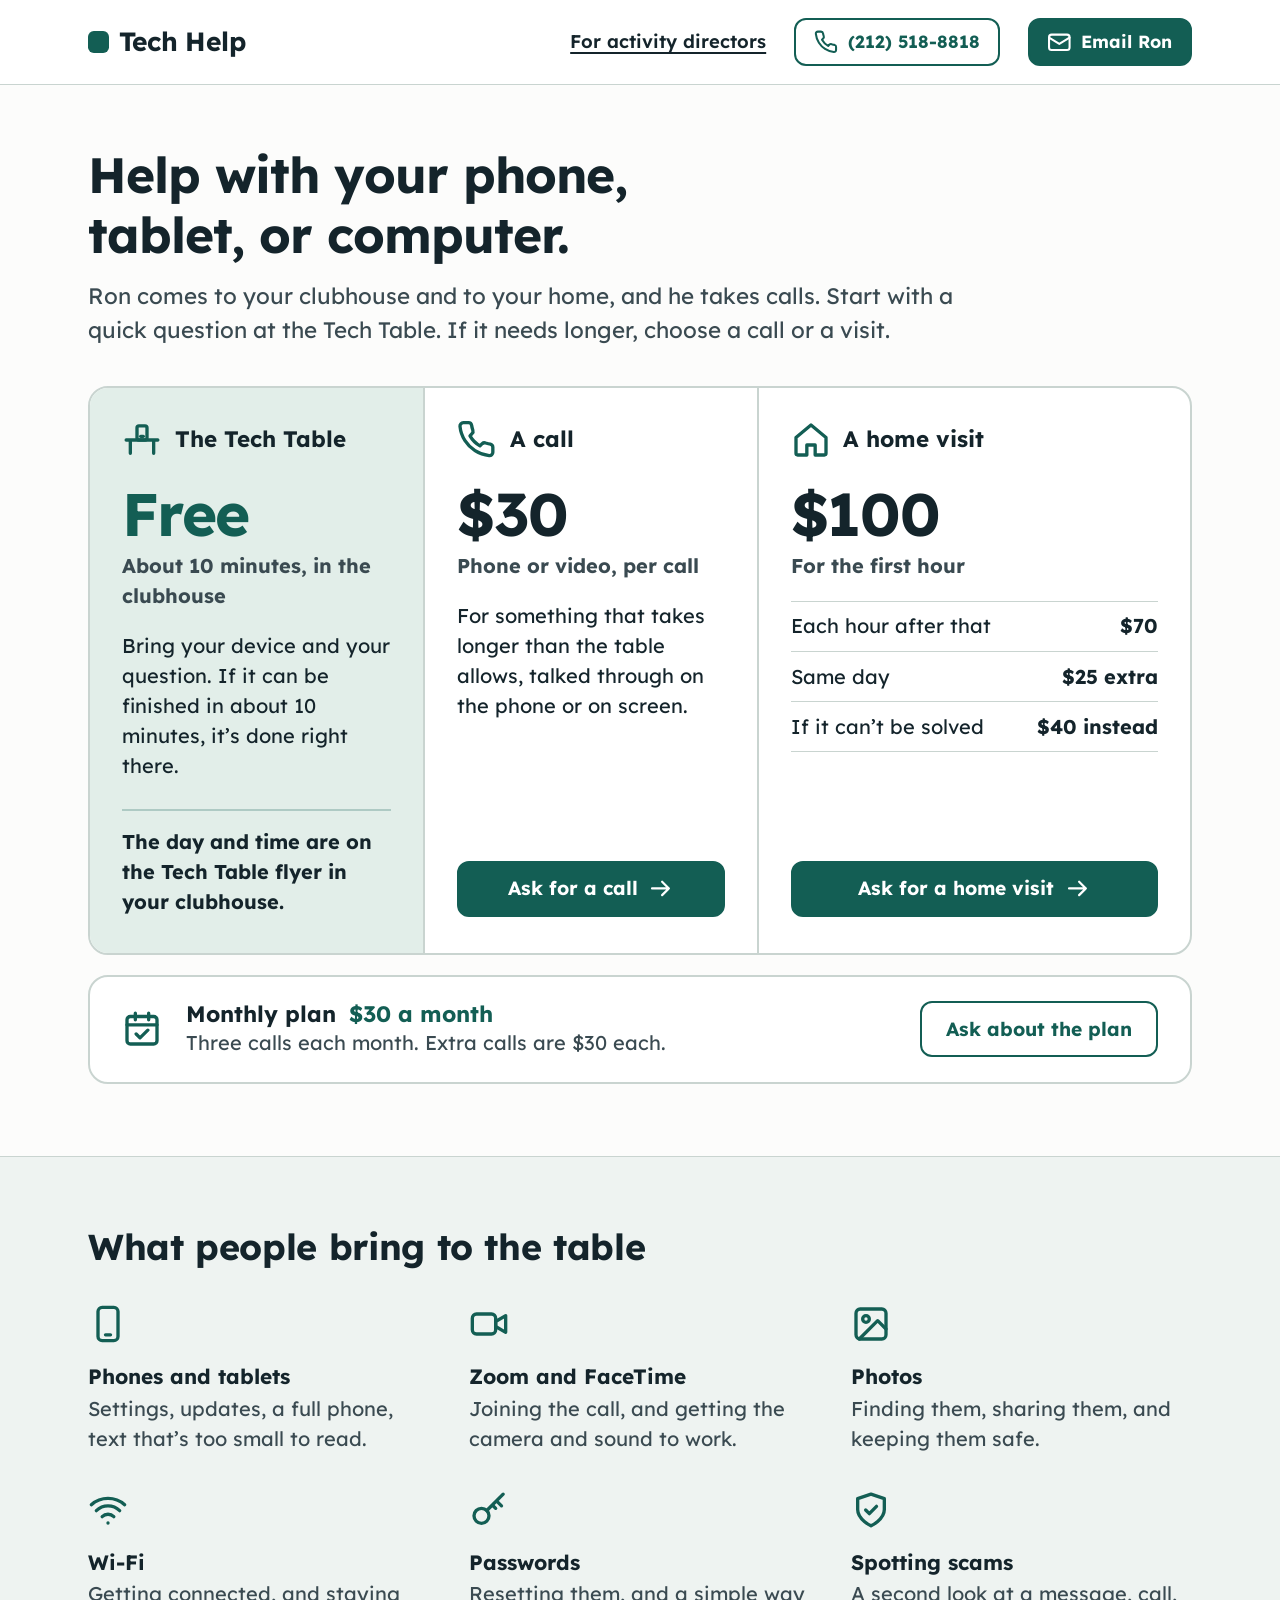
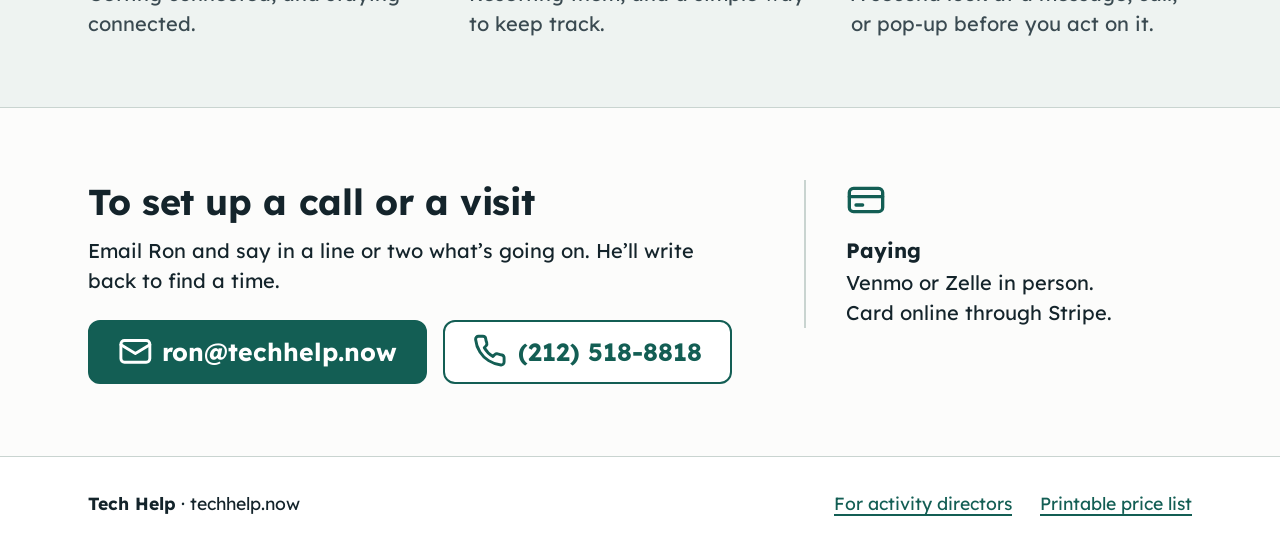
==== commit 1b654967: "Add Ron phone and ron@techhelp.now contact details Replace hello@ with ron@ across pages, print shee" ====
--- a/index.html
+++ b/index.html
@@ -24,6 +24,10 @@
       <a class="wordmark" href="./" aria-label="Tech Help, home">Tech Help</a>
       <nav class="bar-nav" aria-label="Main">
         <a href="directors/">For activity directors</a>
+        <a class="btn btn-small btn-quiet" href="tel:+12125188818">
+          <svg class="icon" aria-hidden="true"><use href="assets/icons.svg#call"/></svg>
+          (212) 518-8818
+        </a>
         <a class="btn btn-small" href="#reach">
           <svg class="icon" aria-hidden="true"><use href="assets/icons.svg#mail"/></svg>
           Email Ron
@@ -59,7 +63,7 @@
           <p class="price">$30</p>
           <p class="price-note">Phone or video, per call</p>
           <p>For something that takes longer than the table allows, talked through on the phone or on screen.</p>
-          <a class="btn way-btn" href="mailto:hello@techhelp.now?subject=A%20phone%20or%20video%20call">
+          <a class="btn way-btn" href="mailto:ron@techhelp.now?subject=A%20phone%20or%20video%20call">
             Ask for a call
             <svg class="icon" aria-hidden="true"><use href="assets/icons.svg#arrow"/></svg>
           </a>
@@ -77,7 +81,7 @@
             <li><span>Same day</span> <b>$25 extra</b></li>
             <li><span>If it can’t be solved</span> <b>$40 instead</b></li>
           </ul>
-          <a class="btn way-btn" href="mailto:hello@techhelp.now?subject=A%20home%20visit">
+          <a class="btn way-btn" href="mailto:ron@techhelp.now?subject=A%20home%20visit">
             Ask for a home visit
             <svg class="icon" aria-hidden="true"><use href="assets/icons.svg#arrow"/></svg>
           </a>
@@ -90,7 +94,7 @@
           <h2>Monthly plan <span class="plan-price">$30 a month</span></h2>
           <p>Three calls each month. Extra calls are $30 each.</p>
         </div>
-        <a class="btn btn-quiet" href="mailto:hello@techhelp.now?subject=The%20monthly%20plan">Ask about the plan</a>
+        <a class="btn btn-quiet" href="mailto:ron@techhelp.now?subject=The%20monthly%20plan">Ask about the plan</a>
       </div>
     </section>
 
@@ -136,10 +140,16 @@
       <div class="reach-main">
         <h2 id="reach-title">To set up a call or a visit</h2>
         <p>Email Ron and say in a line or two what’s going on. He’ll write back to find a time.</p>
-        <a class="btn btn-big" href="mailto:hello@techhelp.now">
-          <svg class="icon" aria-hidden="true"><use href="assets/icons.svg#mail"/></svg>
-          hello@techhelp.now
-        </a>
+        <div class="reach-actions">
+          <a class="btn btn-big" href="mailto:ron@techhelp.now">
+            <svg class="icon" aria-hidden="true"><use href="assets/icons.svg#mail"/></svg>
+            ron@techhelp.now
+          </a>
+          <a class="btn btn-big btn-quiet" href="tel:+12125188818">
+            <svg class="icon" aria-hidden="true"><use href="assets/icons.svg#call"/></svg>
+            (212) 518-8818
+          </a>
+        </div>
       </div>
       <div class="reach-pay">
         <svg class="icon icon-lg" aria-hidden="true"><use href="assets/icons.svg#card"/></svg>
--- a/assets/site.css
+++ b/assets/site.css
@@ -119,6 +119,7 @@
   display: inline-flex;
   align-items: center;
   gap: 0.6rem;
+  min-height: 3rem;
   color: var(--ink);
   font-size: 1.65rem;
   font-weight: 700;
@@ -134,7 +135,7 @@
 }
 .wordmark:hover { color: var(--ink); }
 .bar-nav { display: flex; align-items: center; gap: 1.75rem; font-size: 1.15rem; font-weight: 600; }
-.bar-nav a:not(.btn) { color: var(--ink); }
+.bar-nav a:not(.btn) { display: inline-flex; align-items: center; min-height: 3rem; color: var(--ink); }
 .bar-nav a[aria-current="page"] { text-decoration-color: var(--accent); text-decoration-thickness: 3px; }
 
 /* Home: intro */
@@ -240,7 +241,13 @@
   padding-block: clamp(3rem, 6vw, 4.5rem);
 }
 .reach-main p { max-width: 32em; margin-top: 0.75rem; }
-.reach-main .btn { margin-top: 1.5rem; }
+.reach-actions, .cta-actions {
+  display: flex;
+  flex-wrap: wrap;
+  gap: 1rem;
+  margin-top: 1.5rem;
+}
+.reach-actions .btn, .cta-actions .btn { margin-top: 0; }
 .reach-pay { padding-left: 2.5rem; border-left: 2px solid var(--line); }
 .reach-pay h3 { margin-top: 0.6rem; font-size: 1.3rem; }
 .reach-pay p { margin-top: 0.3rem; }
@@ -347,7 +354,6 @@
 
 .cta-band { padding-block: clamp(3rem, 6vw, 4.5rem); }
 .cta-band p { max-width: 32em; margin-top: 0.75rem; }
-.cta-band .btn { margin-top: 1.5rem; }
 
 /* Narrow screens */
 
@@ -374,6 +380,7 @@
   .topic-grid li { display: grid; grid-template-columns: auto 1fr; column-gap: 1rem; }
   .topic-grid li .icon { grid-row: span 2; }
   .topic-grid h3 { margin-top: 0.2rem; }
-  .reach-main .btn, .cta-band .btn { width: 100%; }
+  .reach-actions .btn, .cta-actions .btn { width: 100%; }
+  .bar-nav { flex-wrap: wrap; justify-content: flex-end; gap: 0.65rem; }
   .foot-inner { flex-direction: column; align-items: flex-start; }
 }
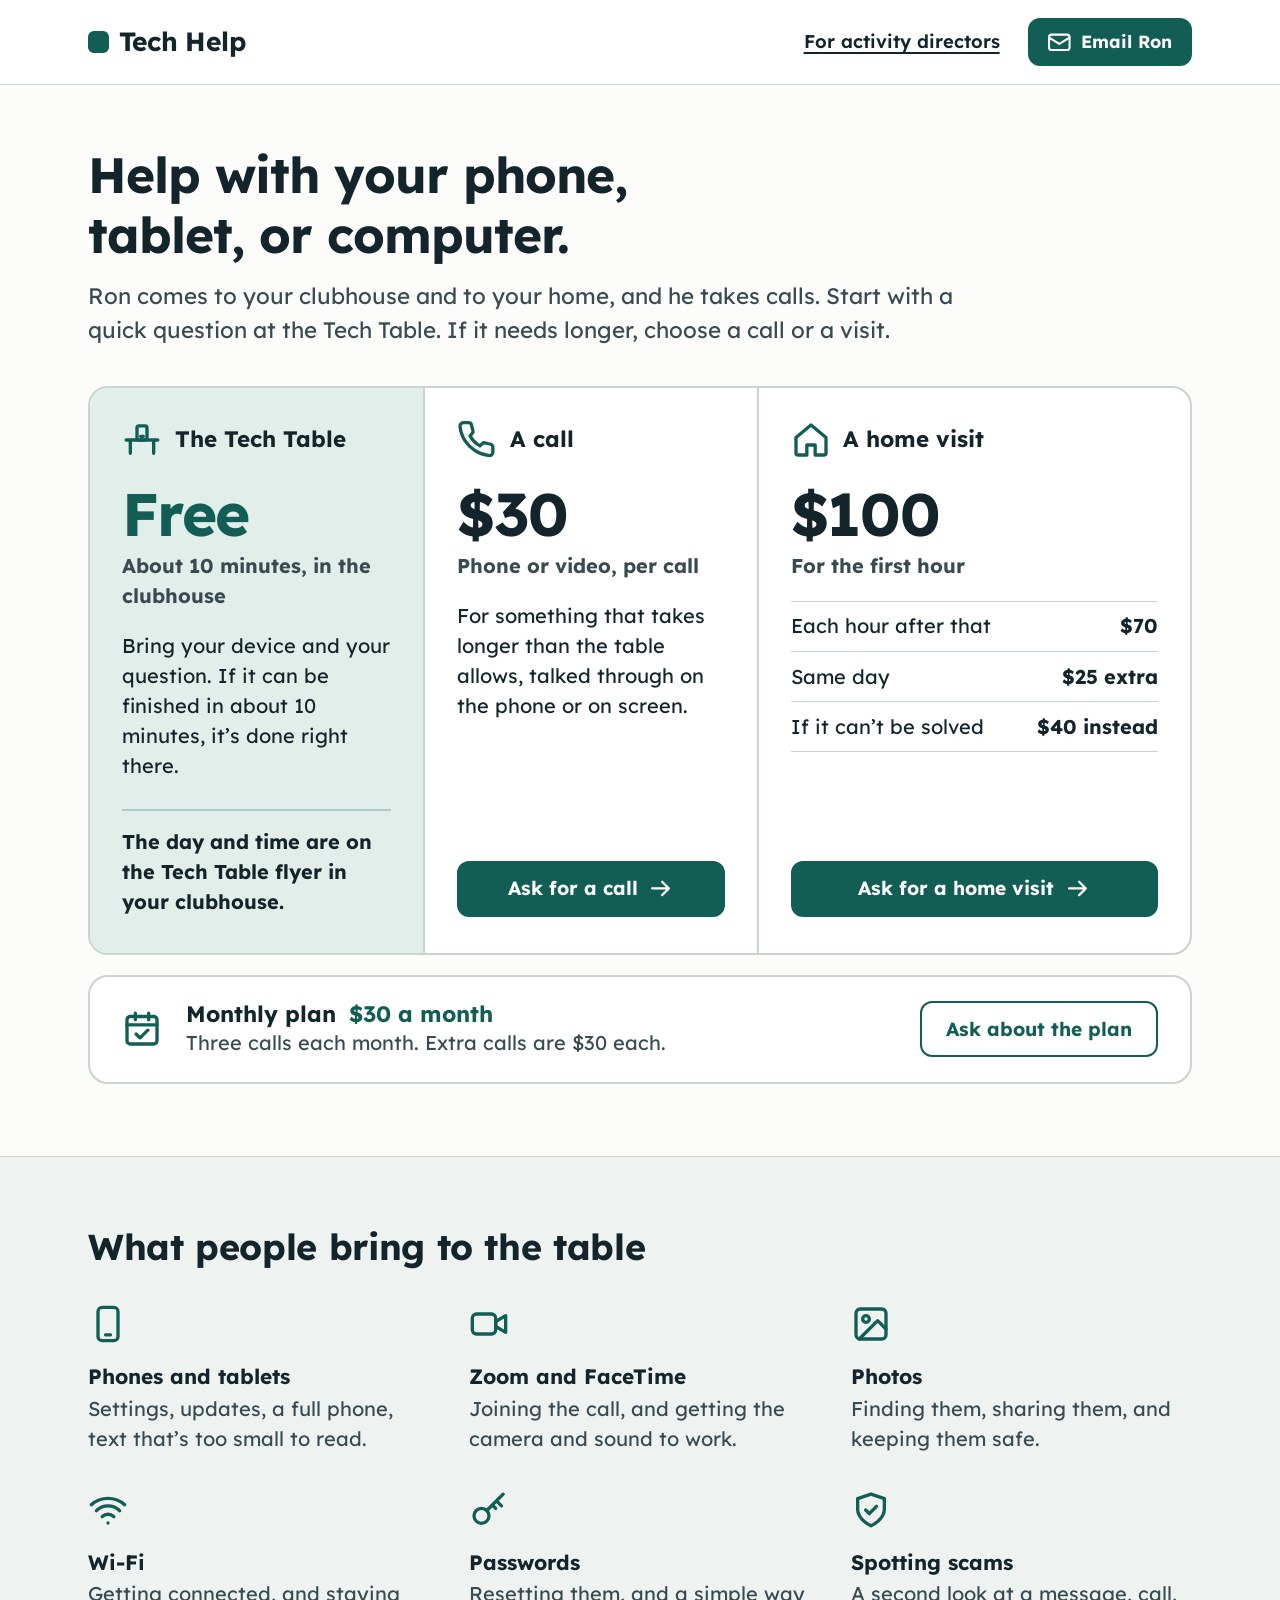
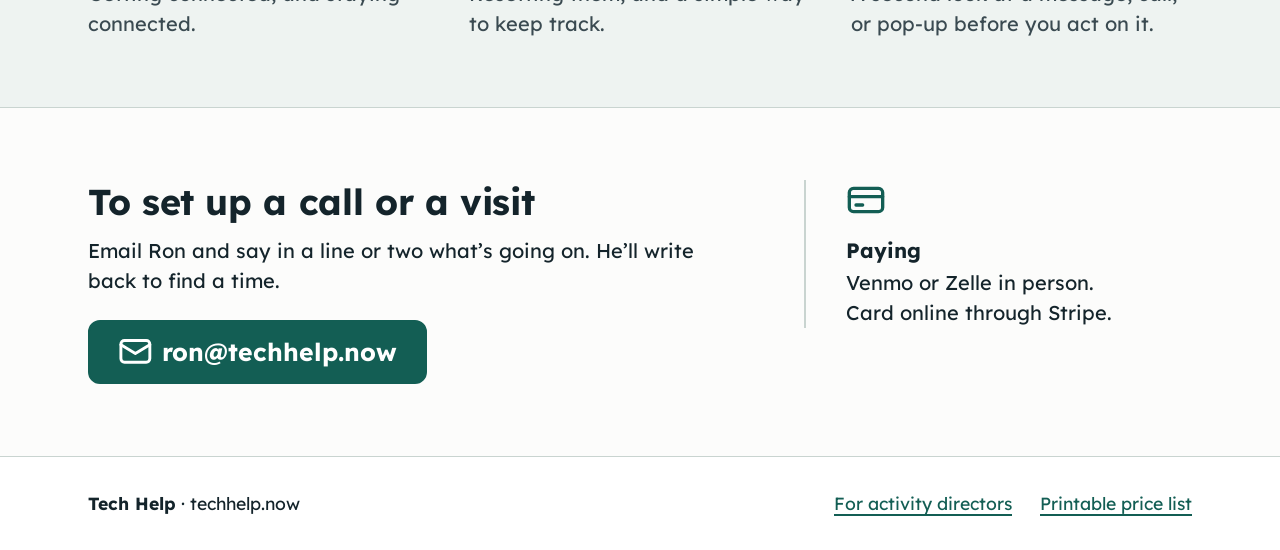
==== commit 3f08b7ab: "Drop phone number; keep ron@ email only on web Print sheets use an editable Phone blank again. Retel" ====
--- a/index.html
+++ b/index.html
@@ -24,10 +24,6 @@
       <a class="wordmark" href="./" aria-label="Tech Help, home">Tech Help</a>
       <nav class="bar-nav" aria-label="Main">
         <a href="directors/">For activity directors</a>
-        <a class="btn btn-small btn-quiet" href="tel:+12125188818">
-          <svg class="icon" aria-hidden="true"><use href="assets/icons.svg#call"/></svg>
-          (212) 518-8818
-        </a>
         <a class="btn btn-small" href="#reach">
           <svg class="icon" aria-hidden="true"><use href="assets/icons.svg#mail"/></svg>
           Email Ron
@@ -140,16 +136,10 @@
       <div class="reach-main">
         <h2 id="reach-title">To set up a call or a visit</h2>
         <p>Email Ron and say in a line or two what’s going on. He’ll write back to find a time.</p>
-        <div class="reach-actions">
-          <a class="btn btn-big" href="mailto:ron@techhelp.now">
-            <svg class="icon" aria-hidden="true"><use href="assets/icons.svg#mail"/></svg>
-            ron@techhelp.now
-          </a>
-          <a class="btn btn-big btn-quiet" href="tel:+12125188818">
-            <svg class="icon" aria-hidden="true"><use href="assets/icons.svg#call"/></svg>
-            (212) 518-8818
-          </a>
-        </div>
+        <a class="btn btn-big" href="mailto:ron@techhelp.now">
+          <svg class="icon" aria-hidden="true"><use href="assets/icons.svg#mail"/></svg>
+          ron@techhelp.now
+        </a>
       </div>
       <div class="reach-pay">
         <svg class="icon icon-lg" aria-hidden="true"><use href="assets/icons.svg#card"/></svg>
--- a/assets/site.css
+++ b/assets/site.css
@@ -241,13 +241,7 @@
   padding-block: clamp(3rem, 6vw, 4.5rem);
 }
 .reach-main p { max-width: 32em; margin-top: 0.75rem; }
-.reach-actions, .cta-actions {
-  display: flex;
-  flex-wrap: wrap;
-  gap: 1rem;
-  margin-top: 1.5rem;
-}
-.reach-actions .btn, .cta-actions .btn { margin-top: 0; }
+.reach-main .btn { margin-top: 1.5rem; }
 .reach-pay { padding-left: 2.5rem; border-left: 2px solid var(--line); }
 .reach-pay h3 { margin-top: 0.6rem; font-size: 1.3rem; }
 .reach-pay p { margin-top: 0.3rem; }
@@ -354,6 +348,7 @@
 
 .cta-band { padding-block: clamp(3rem, 6vw, 4.5rem); }
 .cta-band p { max-width: 32em; margin-top: 0.75rem; }
+.cta-band .btn { margin-top: 1.5rem; }
 
 /* Narrow screens */
 
@@ -380,7 +375,6 @@
   .topic-grid li { display: grid; grid-template-columns: auto 1fr; column-gap: 1rem; }
   .topic-grid li .icon { grid-row: span 2; }
   .topic-grid h3 { margin-top: 0.2rem; }
-  .reach-actions .btn, .cta-actions .btn { width: 100%; }
-  .bar-nav { flex-wrap: wrap; justify-content: flex-end; gap: 0.65rem; }
+  .reach-main .btn, .cta-band .btn { width: 100%; }
   .foot-inner { flex-direction: column; align-items: flex-start; }
 }
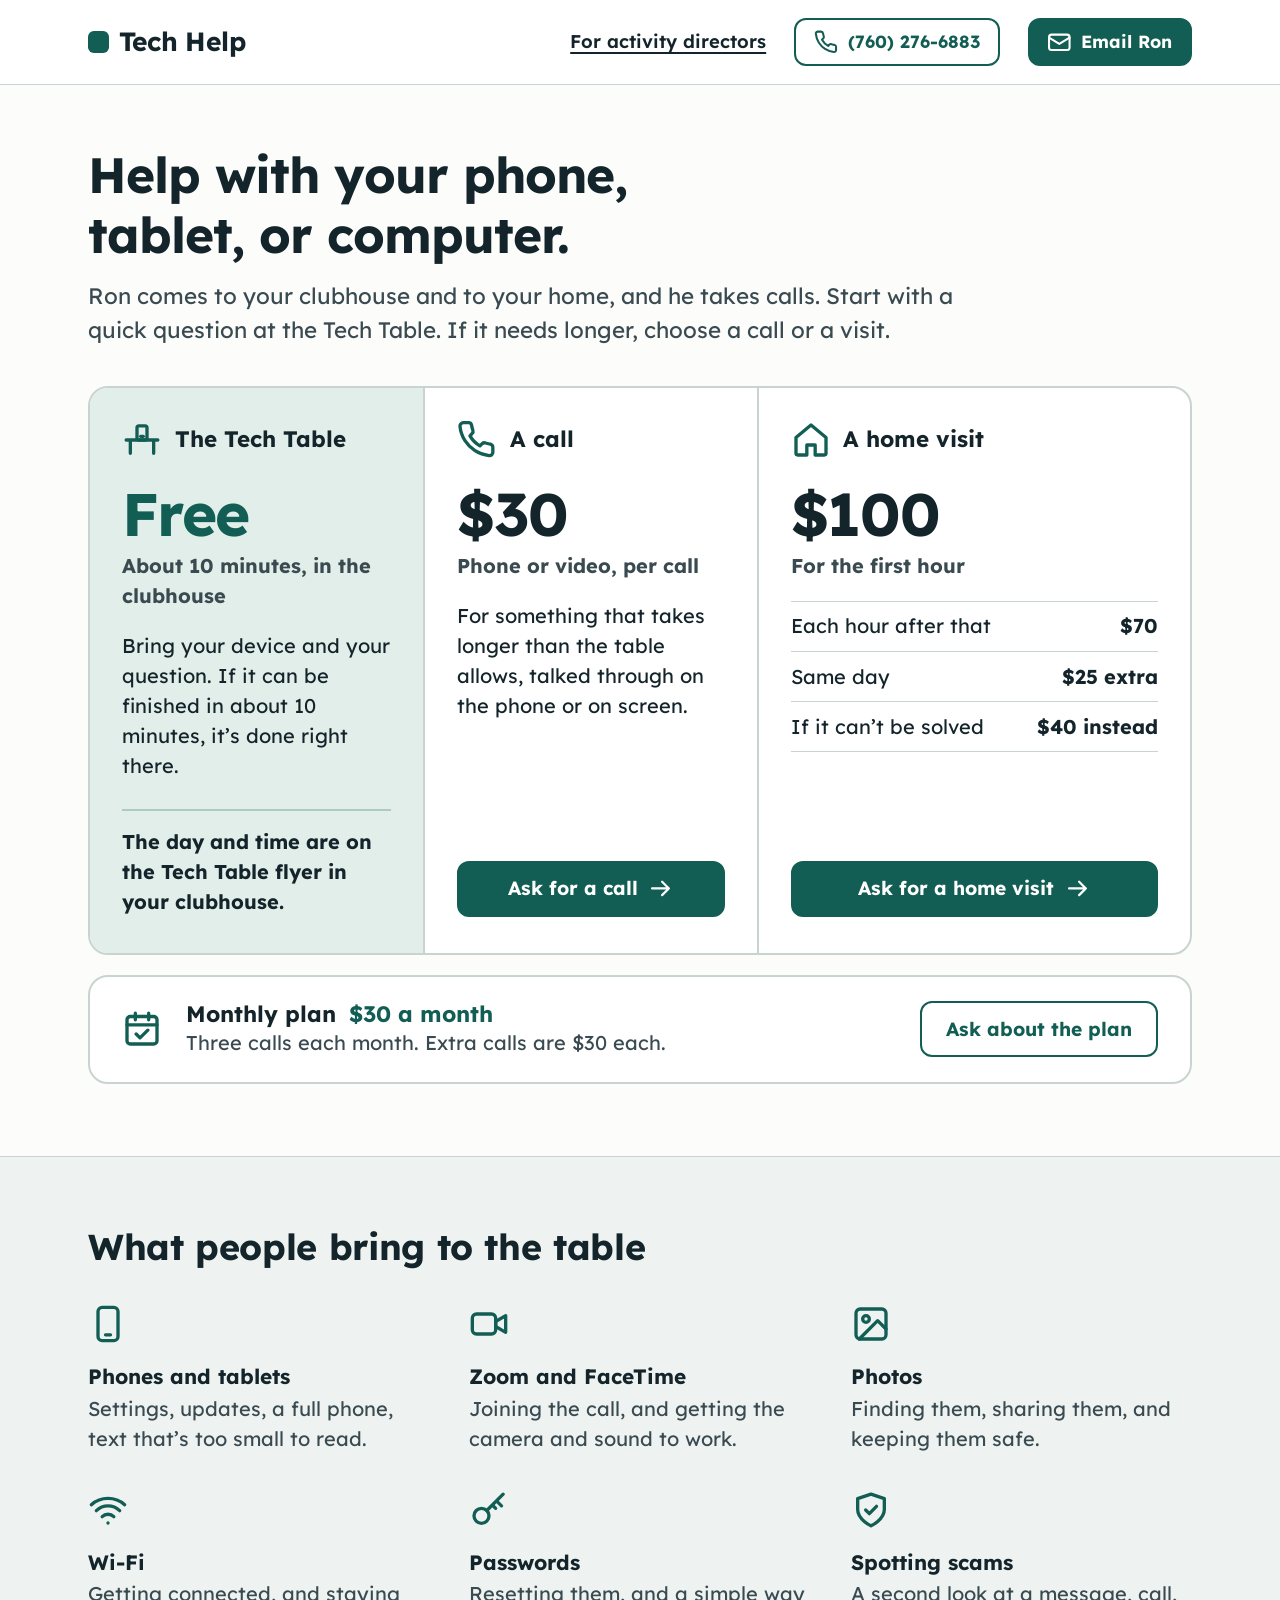
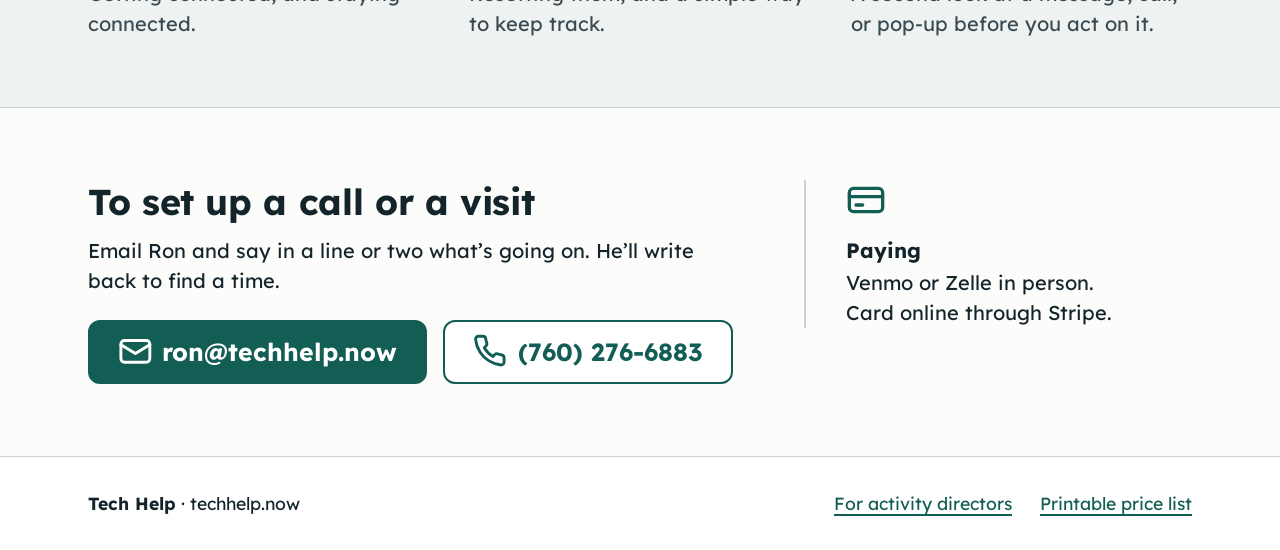
==== commit 594ac9bf: "Add Retell phone (760) 276-6883 on web and print tel:+17602766883 in header and contact blocks; stat" ====
--- a/index.html
+++ b/index.html
@@ -24,6 +24,10 @@
       <a class="wordmark" href="./" aria-label="Tech Help, home">Tech Help</a>
       <nav class="bar-nav" aria-label="Main">
         <a href="directors/">For activity directors</a>
+        <a class="btn btn-small btn-quiet" href="tel:+17602766883">
+          <svg class="icon" aria-hidden="true"><use href="assets/icons.svg#call"/></svg>
+          (760) 276-6883
+        </a>
         <a class="btn btn-small" href="#reach">
           <svg class="icon" aria-hidden="true"><use href="assets/icons.svg#mail"/></svg>
           Email Ron
@@ -136,10 +140,16 @@
       <div class="reach-main">
         <h2 id="reach-title">To set up a call or a visit</h2>
         <p>Email Ron and say in a line or two what’s going on. He’ll write back to find a time.</p>
-        <a class="btn btn-big" href="mailto:ron@techhelp.now">
-          <svg class="icon" aria-hidden="true"><use href="assets/icons.svg#mail"/></svg>
-          ron@techhelp.now
-        </a>
+        <div class="reach-actions">
+          <a class="btn btn-big" href="mailto:ron@techhelp.now">
+            <svg class="icon" aria-hidden="true"><use href="assets/icons.svg#mail"/></svg>
+            ron@techhelp.now
+          </a>
+          <a class="btn btn-big btn-quiet" href="tel:+17602766883">
+            <svg class="icon" aria-hidden="true"><use href="assets/icons.svg#call"/></svg>
+            (760) 276-6883
+          </a>
+        </div>
       </div>
       <div class="reach-pay">
         <svg class="icon icon-lg" aria-hidden="true"><use href="assets/icons.svg#card"/></svg>
--- a/assets/site.css
+++ b/assets/site.css
@@ -241,7 +241,13 @@
   padding-block: clamp(3rem, 6vw, 4.5rem);
 }
 .reach-main p { max-width: 32em; margin-top: 0.75rem; }
-.reach-main .btn { margin-top: 1.5rem; }
+.reach-actions, .cta-actions {
+  display: flex;
+  flex-wrap: wrap;
+  gap: 1rem;
+  margin-top: 1.5rem;
+}
+.reach-actions .btn, .cta-actions .btn { margin-top: 0; }
 .reach-pay { padding-left: 2.5rem; border-left: 2px solid var(--line); }
 .reach-pay h3 { margin-top: 0.6rem; font-size: 1.3rem; }
 .reach-pay p { margin-top: 0.3rem; }
@@ -348,7 +354,6 @@
 
 .cta-band { padding-block: clamp(3rem, 6vw, 4.5rem); }
 .cta-band p { max-width: 32em; margin-top: 0.75rem; }
-.cta-band .btn { margin-top: 1.5rem; }
 
 /* Narrow screens */
 
@@ -375,6 +380,7 @@
   .topic-grid li { display: grid; grid-template-columns: auto 1fr; column-gap: 1rem; }
   .topic-grid li .icon { grid-row: span 2; }
   .topic-grid h3 { margin-top: 0.2rem; }
-  .reach-main .btn, .cta-band .btn { width: 100%; }
+  .reach-actions .btn, .cta-actions .btn { width: 100%; }
+  .bar-nav { flex-wrap: wrap; justify-content: flex-end; gap: 0.65rem; }
   .foot-inner { flex-direction: column; align-items: flex-start; }
 }
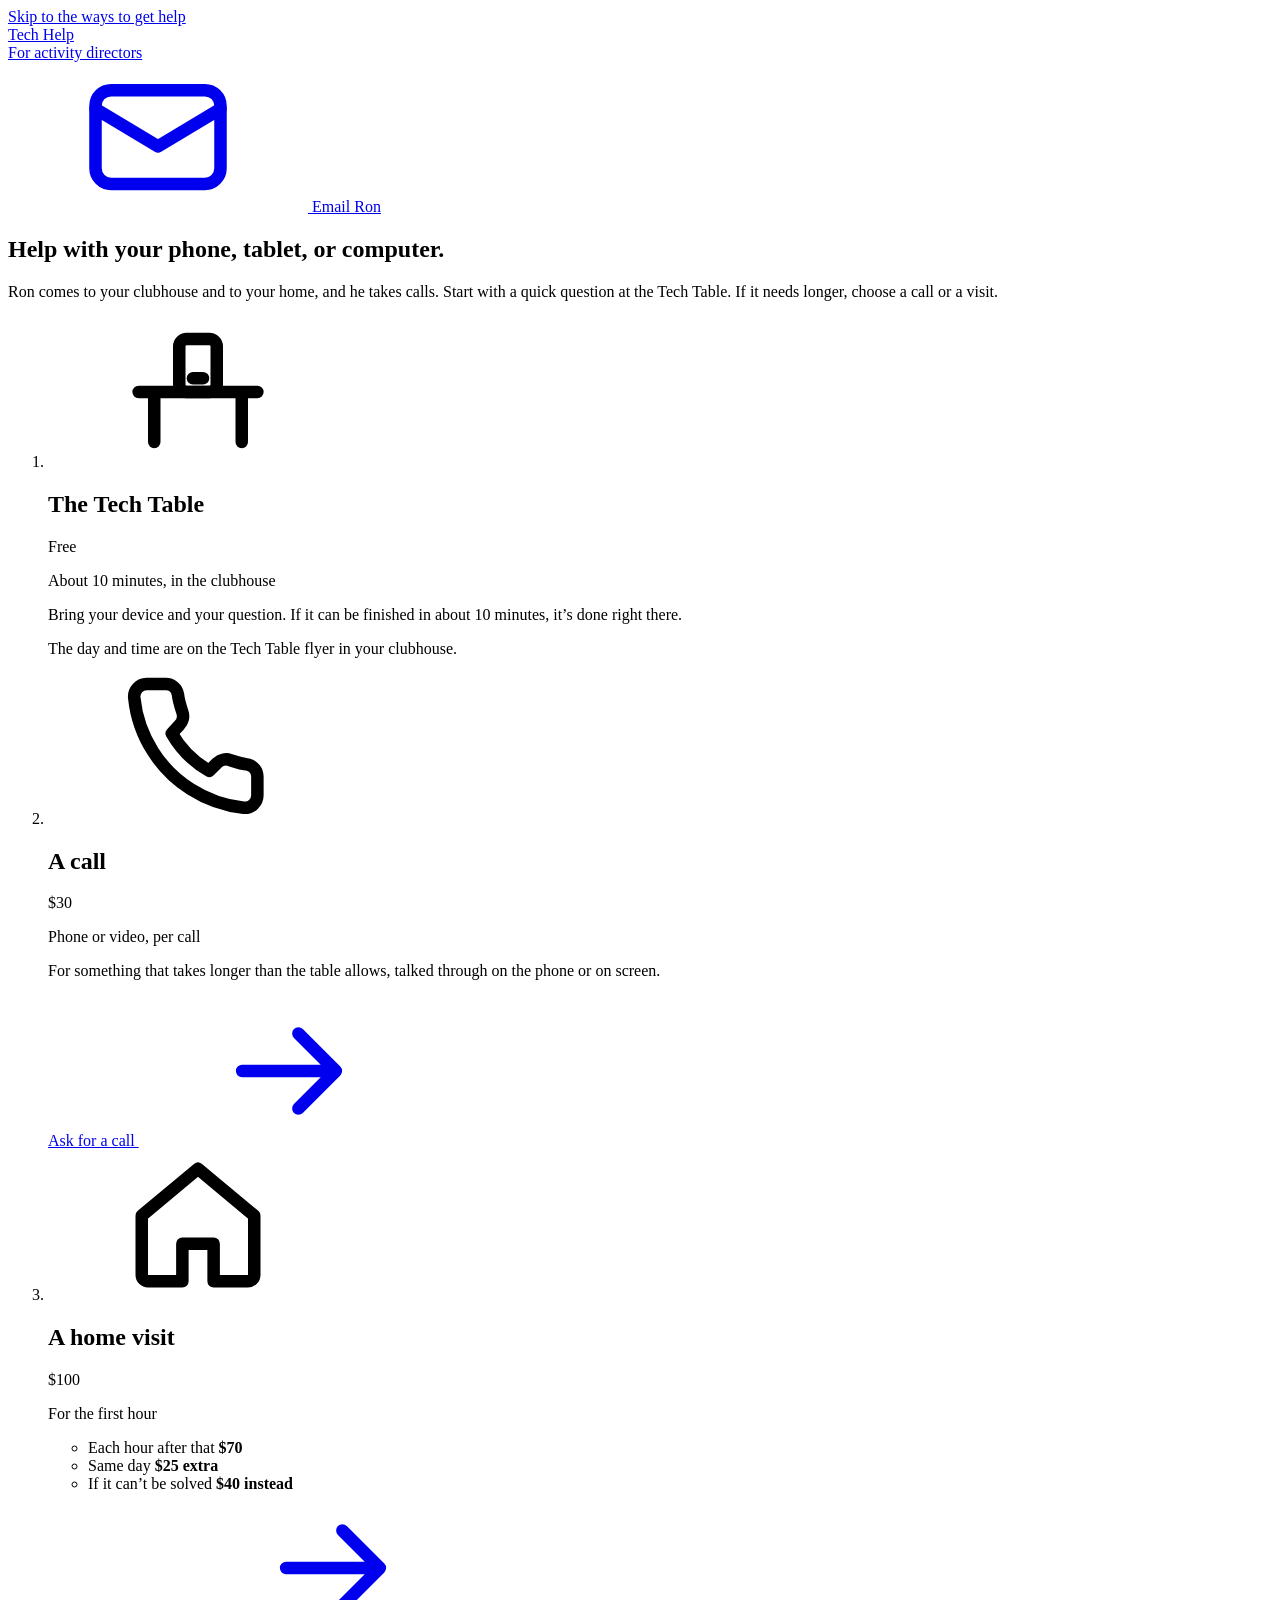
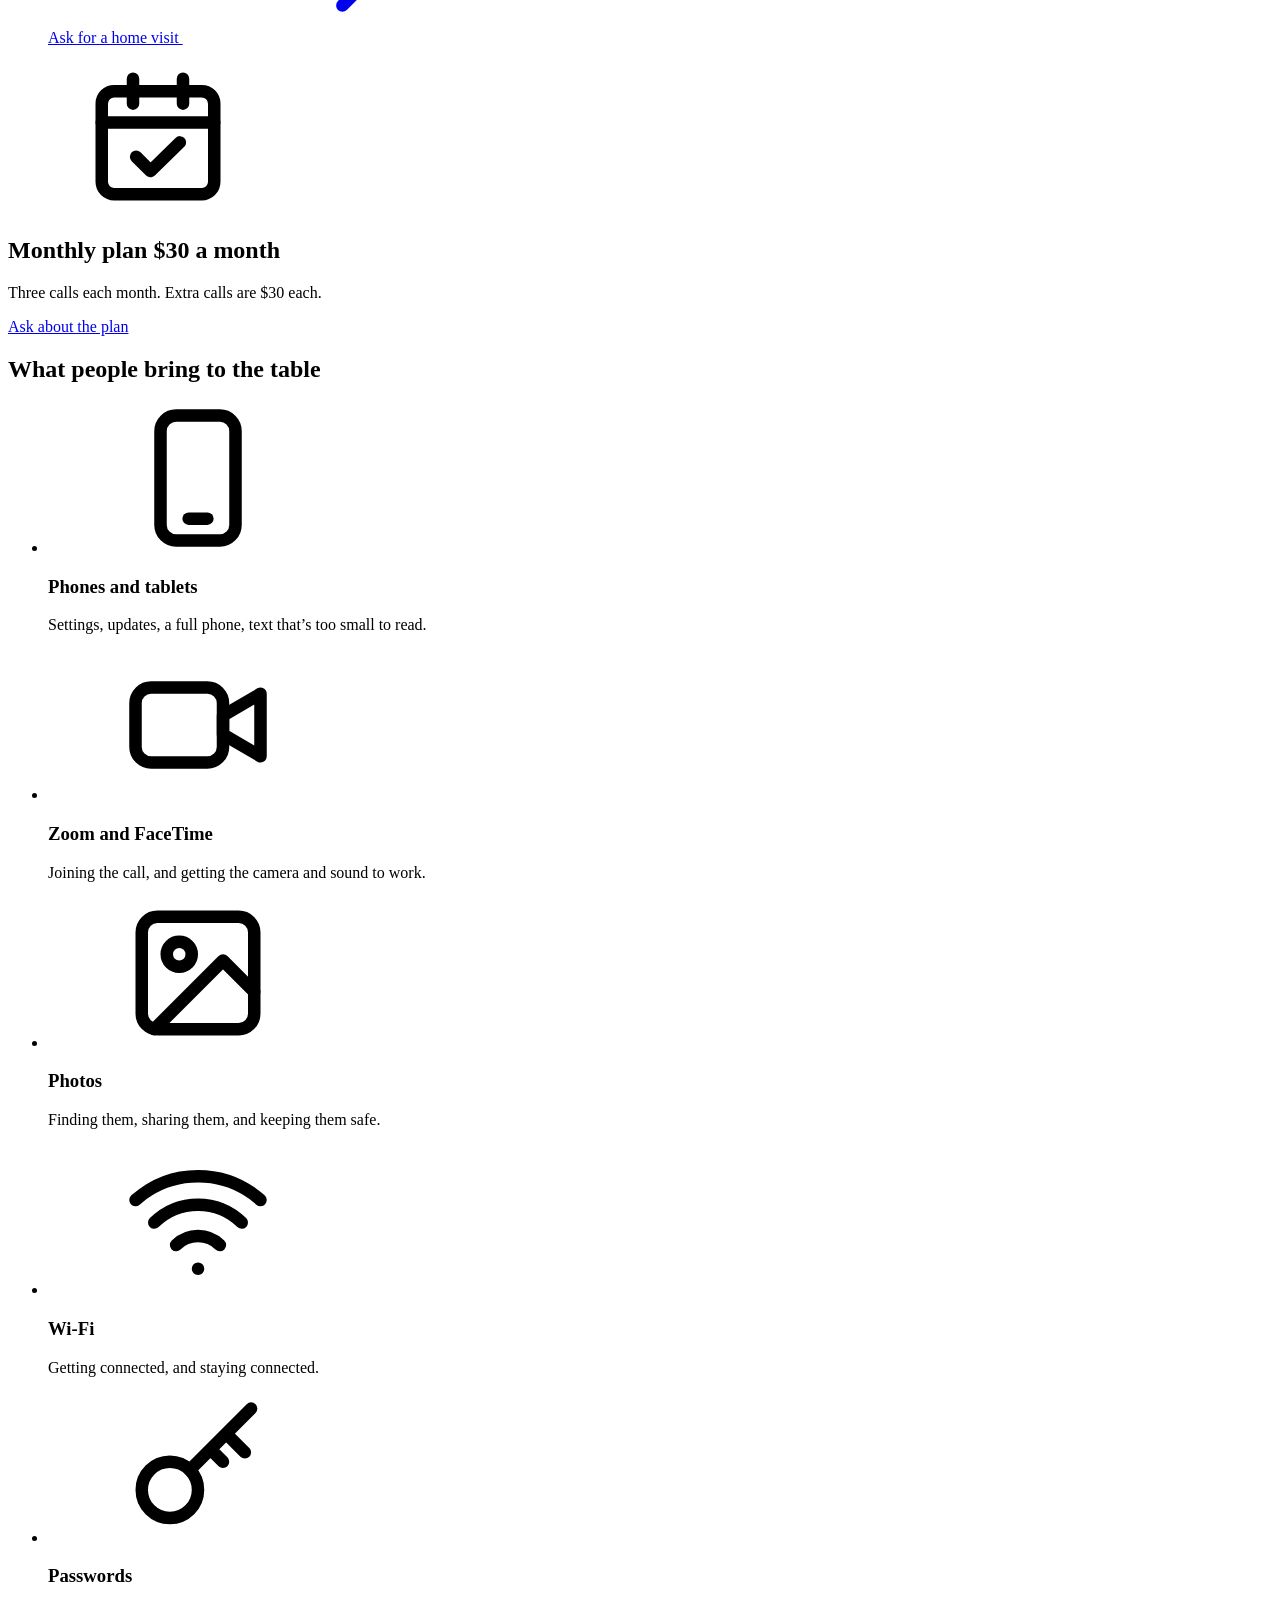
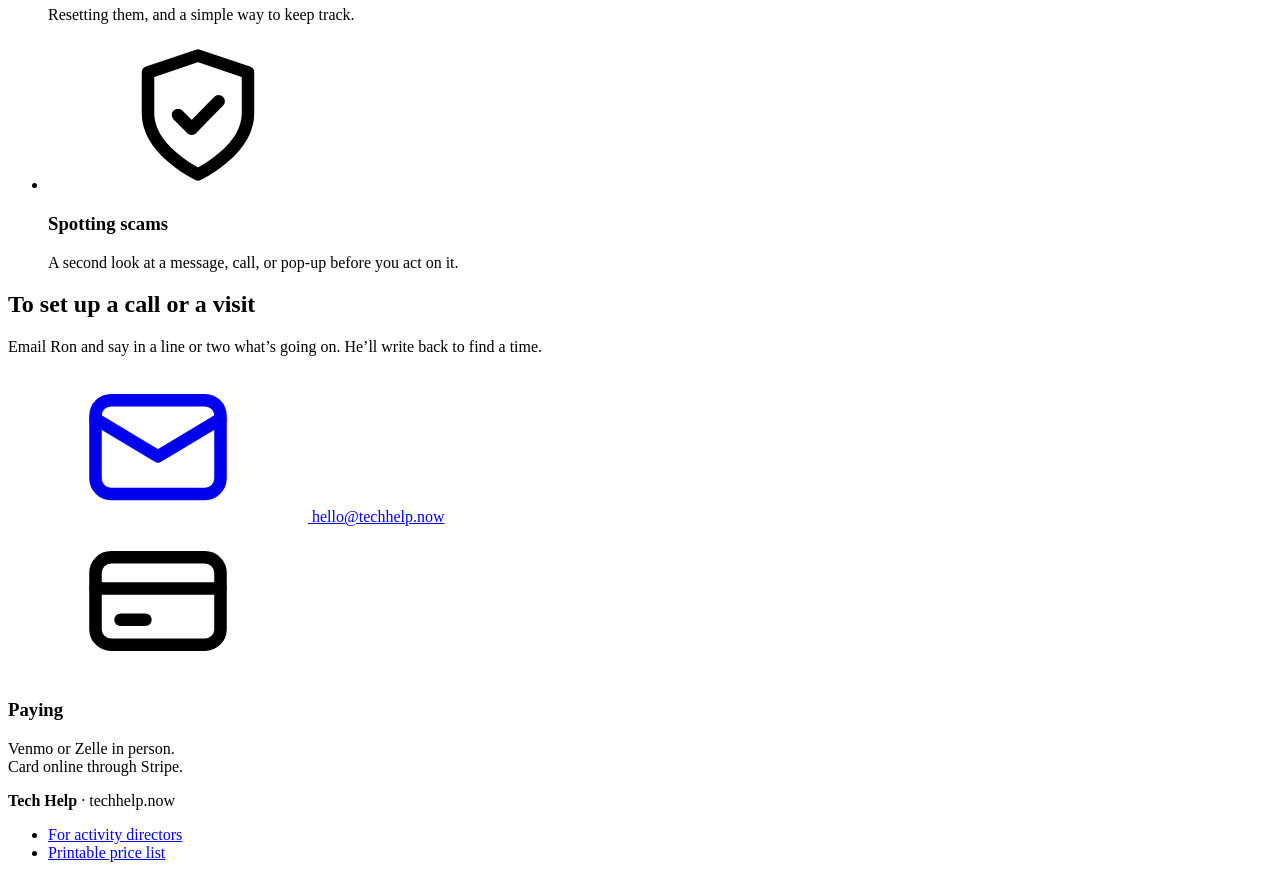
==== commit ddadfbb4: "Show header cross-links on mobile in a second row" ====
--- a/index.html
+++ b/index.html
@@ -23,11 +23,9 @@
     <div class="wrap bar-inner">
       <a class="wordmark" href="./" aria-label="Tech Help, home">Tech Help</a>
       <nav class="bar-nav" aria-label="Main">
-        <a href="directors/">For activity directors</a>
-        <a class="btn btn-small btn-quiet" href="tel:+17602766883">
-          <svg class="icon" aria-hidden="true"><use href="assets/icons.svg#call"/></svg>
-          (760) 276-6883
-        </a>
+        <div class="bar-pages">
+          <a href="directors/">For activity directors</a>
+        </div>
         <a class="btn btn-small" href="#reach">
           <svg class="icon" aria-hidden="true"><use href="assets/icons.svg#mail"/></svg>
           Email Ron
@@ -63,7 +61,7 @@
           <p class="price">$30</p>
           <p class="price-note">Phone or video, per call</p>
           <p>For something that takes longer than the table allows, talked through on the phone or on screen.</p>
-          <a class="btn way-btn" href="mailto:ron@techhelp.now?subject=A%20phone%20or%20video%20call">
+          <a class="btn way-btn" href="mailto:hello@techhelp.now?subject=A%20phone%20or%20video%20call">
             Ask for a call
             <svg class="icon" aria-hidden="true"><use href="assets/icons.svg#arrow"/></svg>
           </a>
@@ -81,7 +79,7 @@
             <li><span>Same day</span> <b>$25 extra</b></li>
             <li><span>If it can’t be solved</span> <b>$40 instead</b></li>
           </ul>
-          <a class="btn way-btn" href="mailto:ron@techhelp.now?subject=A%20home%20visit">
+          <a class="btn way-btn" href="mailto:hello@techhelp.now?subject=A%20home%20visit">
             Ask for a home visit
             <svg class="icon" aria-hidden="true"><use href="assets/icons.svg#arrow"/></svg>
           </a>
@@ -94,7 +92,7 @@
           <h2>Monthly plan <span class="plan-price">$30 a month</span></h2>
           <p>Three calls each month. Extra calls are $30 each.</p>
         </div>
-        <a class="btn btn-quiet" href="mailto:ron@techhelp.now?subject=The%20monthly%20plan">Ask about the plan</a>
+        <a class="btn btn-quiet" href="mailto:hello@techhelp.now?subject=The%20monthly%20plan">Ask about the plan</a>
       </div>
     </section>
 
@@ -140,16 +138,10 @@
       <div class="reach-main">
         <h2 id="reach-title">To set up a call or a visit</h2>
         <p>Email Ron and say in a line or two what’s going on. He’ll write back to find a time.</p>
-        <div class="reach-actions">
-          <a class="btn btn-big" href="mailto:ron@techhelp.now">
-            <svg class="icon" aria-hidden="true"><use href="assets/icons.svg#mail"/></svg>
-            ron@techhelp.now
-          </a>
-          <a class="btn btn-big btn-quiet" href="tel:+17602766883">
-            <svg class="icon" aria-hidden="true"><use href="assets/icons.svg#call"/></svg>
-            (760) 276-6883
-          </a>
-        </div>
+        <a class="btn btn-big" href="mailto:hello@techhelp.now">
+          <svg class="icon" aria-hidden="true"><use href="assets/icons.svg#mail"/></svg>
+          hello@techhelp.now
+        </a>
       </div>
       <div class="reach-pay">
         <svg class="icon icon-lg" aria-hidden="true"><use href="assets/icons.svg#card"/></svg>
--- a/assets/site.css
+++ b/assets/site.css
@@ -1,386 +1 @@
-/* Tech Help — shared tokens and the web pages. Print sheets load this file too, then print/print.css. */
-
-:root {
-  --ink: #14242b;
-  --ink-2: #3a4a51;
-  --line: #c9d4d0;
-  --paper: #fcfcfb;
-  --white: #ffffff;
-  --wash: #eef3f1;
-  --tint: #e2eee9;
-  --accent: #135e54;
-  --accent-dark: #0c433c;
-  --radius: 1.25rem;
-  --font: "Lexend", Verdana, system-ui, sans-serif;
-}
-
-*, *::before, *::after { box-sizing: border-box; }
-
-html { -webkit-text-size-adjust: 100%; }
-
-body {
-  margin: 0;
-  background: var(--paper);
-  color: var(--ink);
-  font-family: var(--font);
-  font-size: 1.25rem;
-  line-height: 1.5;
-}
-
-h1, h2, h3, p, ul, ol { margin: 0; }
-ul, ol { padding: 0; list-style: none; }
-
-h1, h2, h3 { line-height: 1.2; font-weight: 700; }
-
-a { color: var(--accent); text-decoration-thickness: 2px; text-underline-offset: 0.2em; }
-a:hover { color: var(--accent-dark); }
-
-:focus-visible {
-  outline: 3px solid var(--ink);
-  outline-offset: 3px;
-  border-radius: 0.4rem;
-}
-
-.wrap {
-  width: 100%;
-  max-width: 74rem;
-  margin-inline: auto;
-  padding-inline: clamp(1.25rem, 4vw, 2.5rem);
-}
-
-.skip {
-  position: absolute;
-  left: 1rem;
-  top: -10rem;
-  padding: 0.75rem 1rem;
-  background: var(--ink);
-  color: var(--white);
-  z-index: 10;
-}
-.skip:focus { top: 1rem; }
-
-.visually-hidden {
-  position: absolute;
-  width: 1px;
-  height: 1px;
-  overflow: hidden;
-  clip: rect(0 0 0 0);
-  white-space: nowrap;
-}
-
-.icon {
-  width: 1.4em;
-  height: 1.4em;
-  flex-shrink: 0;
-  fill: none;
-  stroke: currentColor;
-  stroke-width: 2;
-  stroke-linecap: round;
-  stroke-linejoin: round;
-}
-.icon-lg { width: 2.5rem; height: 2.5rem; color: var(--accent); }
-
-/* Buttons */
-
-.btn {
-  display: inline-flex;
-  align-items: center;
-  justify-content: center;
-  gap: 0.6rem;
-  min-height: 3.5rem;
-  padding: 0.5rem 1.5rem;
-  border: 2px solid var(--accent);
-  border-radius: 0.75rem;
-  background: var(--accent);
-  color: var(--white);
-  font-weight: 700;
-  font-size: 1.2rem;
-  line-height: 1.2;
-  text-decoration: none;
-  transition: background-color 0.15s, border-color 0.15s;
-}
-.btn:hover { background: var(--accent-dark); border-color: var(--accent-dark); color: var(--white); }
-.btn-small { min-height: 3rem; padding-inline: 1.1rem; font-size: 1.1rem; }
-.btn-quiet { background: var(--white); color: var(--accent); }
-.btn-quiet:hover { background: var(--tint); color: var(--accent-dark); }
-.btn-big { min-height: 4rem; padding-inline: 1.75rem; font-size: clamp(1.25rem, 1rem + 1vw, 1.55rem); }
-
-/* Top bar */
-
-.bar { background: var(--white); border-bottom: 1px solid var(--line); }
-.bar-inner {
-  display: flex;
-  align-items: center;
-  justify-content: space-between;
-  gap: 1rem;
-  min-height: 5.25rem;
-}
-.wordmark {
-  display: inline-flex;
-  align-items: center;
-  gap: 0.6rem;
-  min-height: 3rem;
-  color: var(--ink);
-  font-size: 1.65rem;
-  font-weight: 700;
-  letter-spacing: -0.01em;
-  text-decoration: none;
-}
-.wordmark::before {
-  content: "";
-  width: 0.8em;
-  height: 0.8em;
-  border-radius: 0.22em;
-  background: var(--accent);
-}
-.wordmark:hover { color: var(--ink); }
-.bar-nav { display: flex; align-items: center; gap: 1.75rem; font-size: 1.15rem; font-weight: 600; }
-.bar-nav a:not(.btn) { display: inline-flex; align-items: center; min-height: 3rem; color: var(--ink); }
-.bar-nav a[aria-current="page"] { text-decoration-color: var(--accent); text-decoration-thickness: 3px; }
-
-/* Home: intro */
-
-.intro { padding-block: clamp(2.25rem, 5vw, 3.75rem) clamp(1.75rem, 3vw, 2.5rem); }
-.intro h1 {
-  max-width: 24ch;
-  font-size: clamp(2rem, 1.4rem + 2.3vw, 3.1rem);
-  letter-spacing: -0.02em;
-  text-wrap: balance;
-}
-.lede { max-width: 40em; margin-top: 1rem; color: var(--ink-2); font-size: clamp(1.25rem, 1.1rem + 0.5vw, 1.4rem); }
-
-/* Home: the three ways */
-
-.board {
-  display: grid;
-  grid-template-columns: 1fr 1fr 1.3fr;
-  border: 2px solid var(--line);
-  border-radius: var(--radius);
-  overflow: hidden;
-  background: var(--white);
-}
-.way {
-  display: flex;
-  flex-direction: column;
-  padding: 2rem 2rem 2.25rem;
-}
-.way + .way { border-left: 2px solid var(--line); }
-.way-free { background: var(--tint); }
-.way-head { display: flex; align-items: center; gap: 0.8rem; }
-.way-head h2 { font-size: 1.4rem; }
-.price {
-  margin-top: 1.5rem;
-  font-size: clamp(3rem, 2.4rem + 2vw, 3.75rem);
-  font-weight: 700;
-  line-height: 1;
-  letter-spacing: -0.02em;
-  font-variant-numeric: lining-nums;
-}
-.way-free .price { color: var(--accent); }
-.price-note { margin-top: 0.45rem; font-weight: 700; color: var(--ink-2); }
-.way > p:not(.price):not(.price-note) { margin-top: 1.25rem; }
-.terms { margin-top: 1.25rem; }
-.terms li {
-  display: flex;
-  justify-content: space-between;
-  gap: 1rem;
-  padding-block: 0.6rem;
-  border-top: 1px solid var(--line);
-}
-.terms li:last-child { border-bottom: 1px solid var(--line); }
-.terms b { white-space: nowrap; }
-.way-btn { margin-top: auto; }
-.way > :nth-last-child(2) { margin-bottom: 1.75rem; }
-.way-foot {
-  margin-top: auto !important;
-  padding-top: 1rem;
-  border-top: 2px solid rgba(19, 94, 84, 0.25);
-  font-weight: 700;
-}
-
-.plan {
-  display: grid;
-  grid-template-columns: auto 1fr auto;
-  align-items: center;
-  gap: 1.25rem 1.5rem;
-  margin-top: 1.25rem;
-  padding: 1.5rem 2rem;
-  border: 2px solid var(--line);
-  border-radius: var(--radius);
-  background: var(--white);
-}
-.plan h2 { font-size: 1.4rem; }
-.plan-price { margin-left: 0.4rem; color: var(--accent); font-weight: 700; white-space: nowrap; }
-.plan p { color: var(--ink-2); }
-
-/* Home: topics */
-
-.topics {
-  margin-top: clamp(3rem, 6vw, 4.5rem);
-  padding-block: clamp(3rem, 6vw, 4.25rem);
-  background: var(--wash);
-  border-block: 1px solid var(--line);
-}
-.topics h2, .reach h2, .section-title { font-size: clamp(1.7rem, 1.3rem + 1.3vw, 2.25rem); letter-spacing: -0.01em; }
-.topic-grid {
-  display: grid;
-  grid-template-columns: repeat(3, 1fr);
-  gap: 2.25rem 2.5rem;
-  margin-top: 2.25rem;
-}
-.topic-grid h3 { margin-top: 0.75rem; font-size: 1.3rem; }
-.topic-grid p { margin-top: 0.3rem; color: var(--ink-2); }
-
-/* Home: contact and paying */
-
-.reach {
-  display: grid;
-  grid-template-columns: 1.7fr 1fr;
-  gap: 2.5rem 3.5rem;
-  align-items: start;
-  padding-block: clamp(3rem, 6vw, 4.5rem);
-}
-.reach-main p { max-width: 32em; margin-top: 0.75rem; }
-.reach-actions, .cta-actions {
-  display: flex;
-  flex-wrap: wrap;
-  gap: 1rem;
-  margin-top: 1.5rem;
-}
-.reach-actions .btn, .cta-actions .btn { margin-top: 0; }
-.reach-pay { padding-left: 2.5rem; border-left: 2px solid var(--line); }
-.reach-pay h3 { margin-top: 0.6rem; font-size: 1.3rem; }
-.reach-pay p { margin-top: 0.3rem; }
-
-/* Footer */
-
-.foot { background: var(--white); border-top: 1px solid var(--line); font-size: 1.1rem; }
-.foot-inner {
-  display: flex;
-  flex-wrap: wrap;
-  justify-content: space-between;
-  align-items: center;
-  gap: 0.5rem 2rem;
-  padding-block: 1.5rem;
-}
-.foot-links { display: flex; flex-wrap: wrap; gap: 0.25rem 1.75rem; }
-.foot-links a { display: inline-block; padding-block: 0.6rem; }
-
-/* Directors page */
-
-.page-head { padding-block: clamp(2.25rem, 5vw, 3.75rem) clamp(1.5rem, 3vw, 2.25rem); }
-.page-head h1 { font-size: clamp(2.1rem, 1.5rem + 2.4vw, 3.25rem); letter-spacing: -0.015em; }
-.page-head .lede { max-width: 36em; }
-
-.steps {
-  display: grid;
-  grid-template-columns: repeat(3, 1fr);
-  gap: 1.25rem;
-  counter-reset: step;
-}
-.steps li {
-  counter-increment: step;
-  padding: 1.75rem;
-  border: 2px solid var(--line);
-  border-radius: var(--radius);
-  background: var(--white);
-}
-.steps li::before {
-  content: counter(step);
-  display: grid;
-  place-items: center;
-  width: 2.75rem;
-  height: 2.75rem;
-  border-radius: 50%;
-  background: var(--accent);
-  color: var(--white);
-  font-weight: 700;
-  font-size: 1.3rem;
-}
-.steps h2 { margin-top: 1rem; font-size: 1.35rem; }
-.steps p { margin-top: 0.4rem; color: var(--ink-2); }
-
-.split {
-  display: grid;
-  grid-template-columns: 1fr 1fr;
-  gap: 2.5rem 3.5rem;
-  padding-block: clamp(3rem, 6vw, 4.25rem);
-}
-.split p { margin-top: 0.75rem; }
-.split .section-title + p { margin-top: 1rem; }
-
-.fee-list { margin-top: 1.25rem; }
-.fee-list li {
-  display: flex;
-  justify-content: space-between;
-  gap: 1rem;
-  padding-block: 0.65rem;
-  border-top: 1px solid var(--line);
-}
-.fee-list li:last-child { border-bottom: 1px solid var(--line); }
-.fee-list b { text-align: right; }
-.fee-list .group { padding-top: 1.1rem; border-top: 0; color: var(--accent); font-weight: 700; }
-.fee-list .group + li { border-top: 2px solid var(--ink); }
-
-.topic-list { display: flex; flex-wrap: wrap; gap: 0.6rem; margin-top: 1.25rem; }
-.topic-list li {
-  display: inline-flex;
-  align-items: center;
-  gap: 0.5rem;
-  padding: 0.5rem 1rem;
-  border: 2px solid var(--line);
-  border-radius: 999px;
-  background: var(--white);
-  font-weight: 600;
-}
-.topic-list .icon { color: var(--accent); }
-
-.sheets { display: grid; grid-template-columns: repeat(3, 1fr); gap: 1.25rem; margin-top: 2rem; }
-.sheets a {
-  display: flex;
-  flex-direction: column;
-  gap: 0.35rem;
-  min-height: 100%;
-  padding: 1.5rem;
-  border: 2px solid var(--line);
-  border-radius: var(--radius);
-  background: var(--white);
-  color: var(--ink);
-  text-decoration: none;
-}
-.sheets a:hover { border-color: var(--accent); }
-.sheets b { display: flex; align-items: center; gap: 0.6rem; color: var(--accent); font-size: 1.25rem; text-decoration: underline; text-decoration-thickness: 2px; text-underline-offset: 0.2em; }
-.sheets span { color: var(--ink-2); }
-
-.cta-band { padding-block: clamp(3rem, 6vw, 4.5rem); }
-.cta-band p { max-width: 32em; margin-top: 0.75rem; }
-
-/* Narrow screens */
-
-@media (max-width: 60rem) {
-  .board { grid-template-columns: 1fr; }
-  .way + .way { border-left: 0; border-top: 2px solid var(--line); }
-  .topic-grid { grid-template-columns: repeat(2, 1fr); }
-  .reach, .split { grid-template-columns: 1fr; }
-  .reach-pay { padding-left: 0; padding-top: 2rem; border-left: 0; border-top: 2px solid var(--line); }
-  .steps, .sheets { grid-template-columns: 1fr; }
-}
-
-@media (max-width: 40rem) {
-  body { font-size: 1.1875rem; }
-  .bar-inner { min-height: 4.5rem; }
-  .wordmark { font-size: 1.45rem; }
-  .bar-nav a:not(.btn) { display: none; }
-  .way { padding: 1.6rem 1.35rem 1.75rem; }
-  .way-btn { width: 100%; }
-  .plan { grid-template-columns: auto 1fr; padding: 1.4rem 1.35rem; }
-  .plan .btn { grid-column: 1 / -1; }
-  .plan-price { display: block; margin: 0.2rem 0 0; }
-  .topic-grid { grid-template-columns: 1fr; gap: 1.5rem; }
-  .topic-grid li { display: grid; grid-template-columns: auto 1fr; column-gap: 1rem; }
-  .topic-grid li .icon { grid-row: span 2; }
-  .topic-grid h3 { margin-top: 0.2rem; }
-  .reach-actions .btn, .cta-actions .btn { width: 100%; }
-  .bar-nav { flex-wrap: wrap; justify-content: flex-end; gap: 0.65rem; }
-  .foot-inner { flex-direction: column; align-items: flex-start; }
-}
+/* placeholder - will use full file */
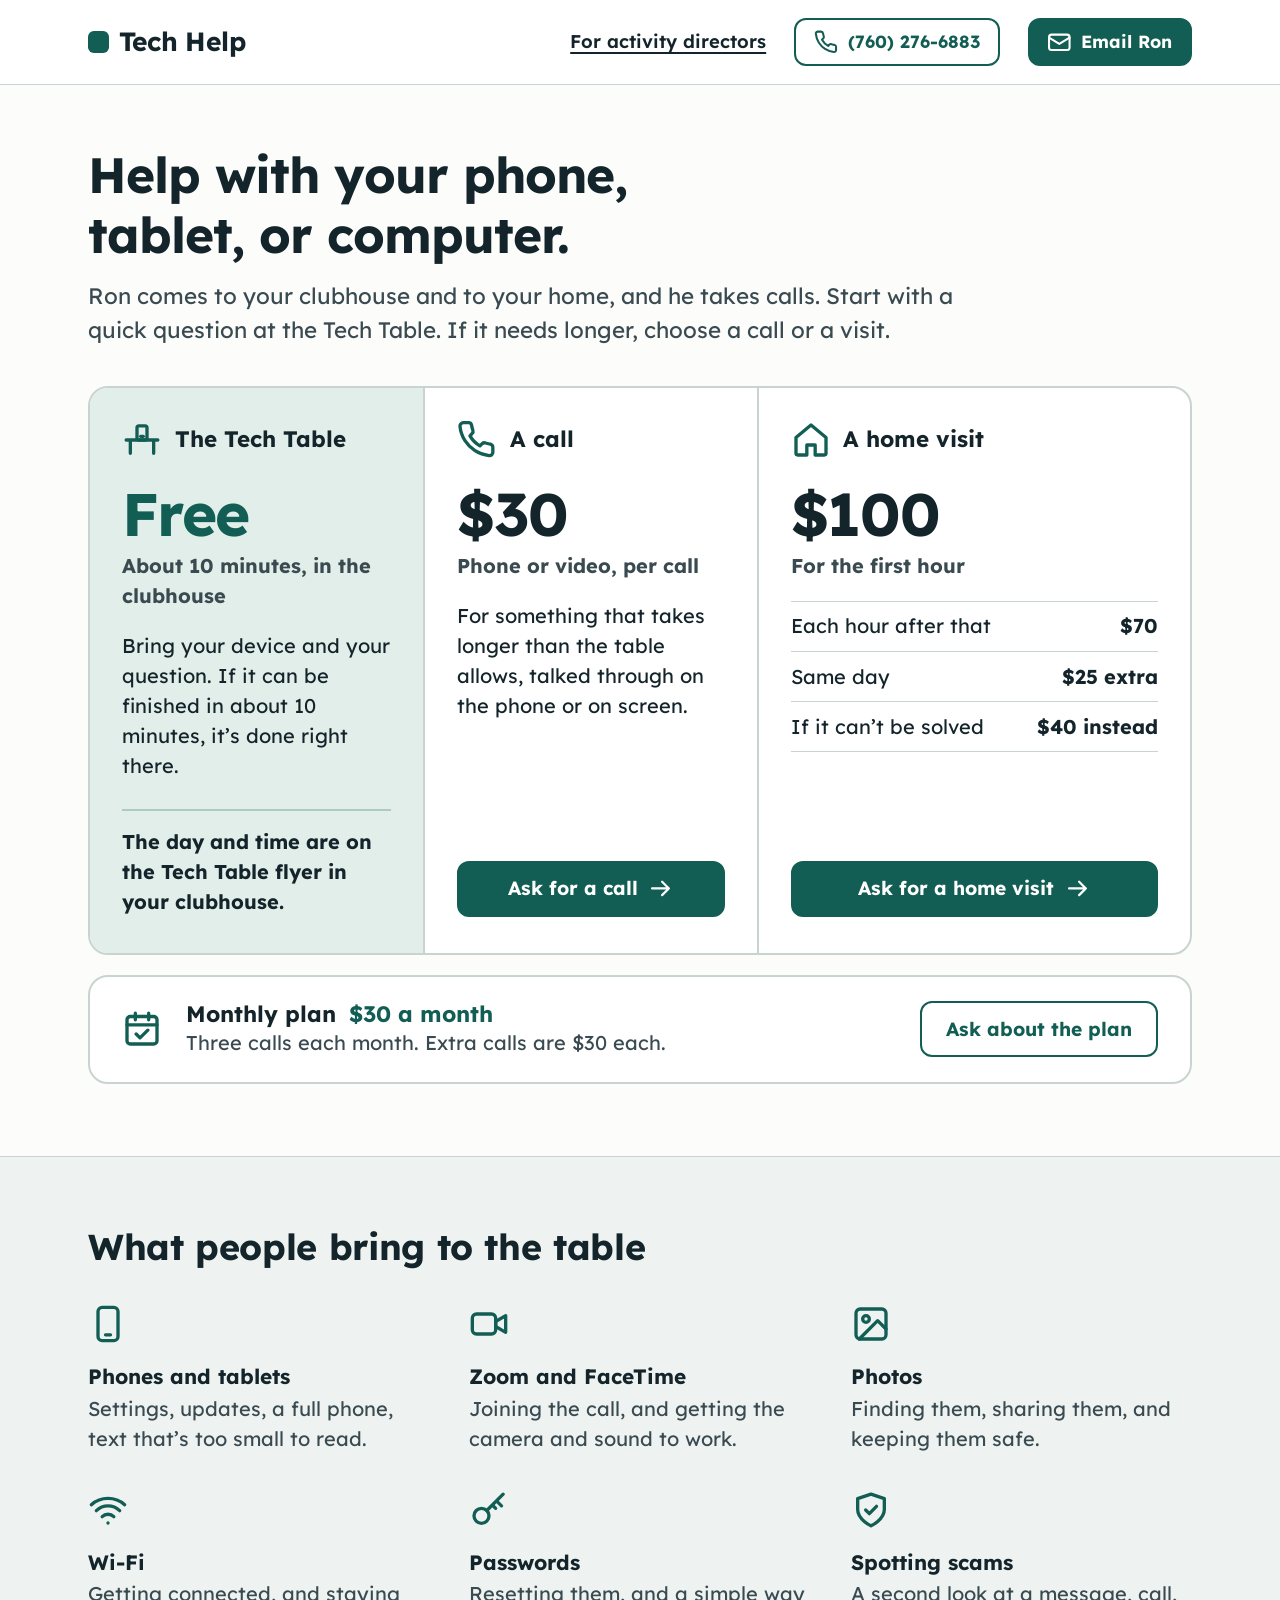
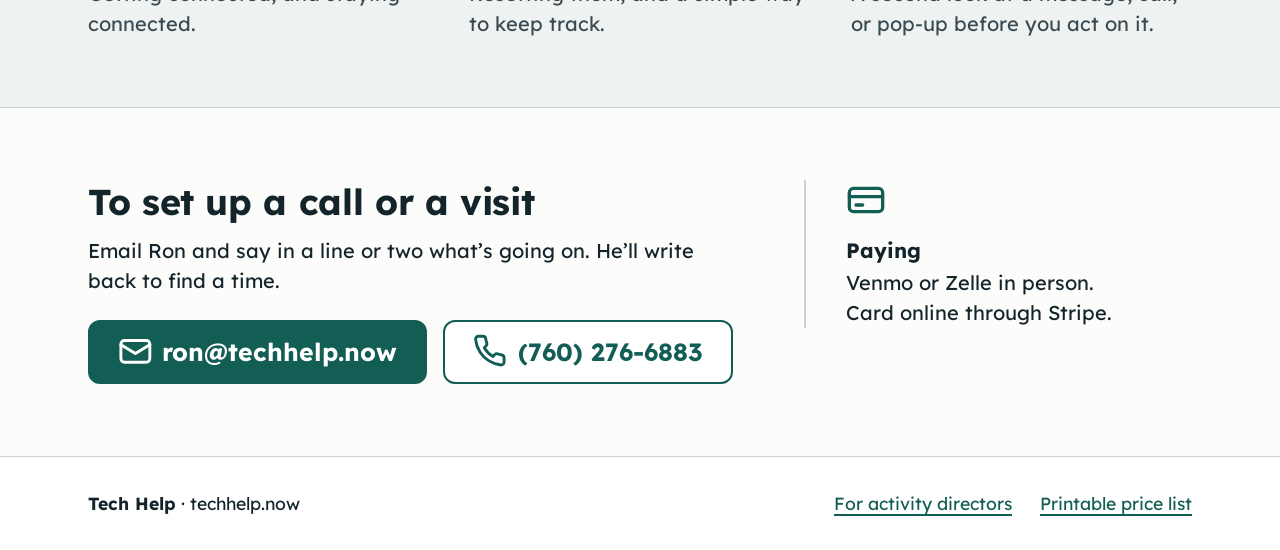
==== commit bea2283e: "Merge main into PR #5 (mobile header nav + phone) Co-authored-by: Rshafrir <Rshafrir@users.noreply.g" ====
--- a/index.html
+++ b/index.html
@@ -26,6 +26,10 @@
         <div class="bar-pages">
           <a href="directors/">For activity directors</a>
         </div>
+        <a class="btn btn-small btn-quiet" href="tel:+17602766883">
+          <svg class="icon" aria-hidden="true"><use href="assets/icons.svg#call"/></svg>
+          (760) 276-6883
+        </a>
         <a class="btn btn-small" href="#reach">
           <svg class="icon" aria-hidden="true"><use href="assets/icons.svg#mail"/></svg>
           Email Ron
@@ -61,7 +65,7 @@
           <p class="price">$30</p>
           <p class="price-note">Phone or video, per call</p>
           <p>For something that takes longer than the table allows, talked through on the phone or on screen.</p>
-          <a class="btn way-btn" href="mailto:hello@techhelp.now?subject=A%20phone%20or%20video%20call">
+          <a class="btn way-btn" href="mailto:ron@techhelp.now?subject=A%20phone%20or%20video%20call">
             Ask for a call
             <svg class="icon" aria-hidden="true"><use href="assets/icons.svg#arrow"/></svg>
           </a>
@@ -79,7 +83,7 @@
             <li><span>Same day</span> <b>$25 extra</b></li>
             <li><span>If it can’t be solved</span> <b>$40 instead</b></li>
           </ul>
-          <a class="btn way-btn" href="mailto:hello@techhelp.now?subject=A%20home%20visit">
+          <a class="btn way-btn" href="mailto:ron@techhelp.now?subject=A%20home%20visit">
             Ask for a home visit
             <svg class="icon" aria-hidden="true"><use href="assets/icons.svg#arrow"/></svg>
           </a>
@@ -92,7 +96,7 @@
           <h2>Monthly plan <span class="plan-price">$30 a month</span></h2>
           <p>Three calls each month. Extra calls are $30 each.</p>
         </div>
-        <a class="btn btn-quiet" href="mailto:hello@techhelp.now?subject=The%20monthly%20plan">Ask about the plan</a>
+        <a class="btn btn-quiet" href="mailto:ron@techhelp.now?subject=The%20monthly%20plan">Ask about the plan</a>
       </div>
     </section>
 
@@ -138,10 +142,16 @@
       <div class="reach-main">
         <h2 id="reach-title">To set up a call or a visit</h2>
         <p>Email Ron and say in a line or two what’s going on. He’ll write back to find a time.</p>
-        <a class="btn btn-big" href="mailto:hello@techhelp.now">
-          <svg class="icon" aria-hidden="true"><use href="assets/icons.svg#mail"/></svg>
-          hello@techhelp.now
-        </a>
+        <div class="reach-actions">
+          <a class="btn btn-big" href="mailto:ron@techhelp.now">
+            <svg class="icon" aria-hidden="true"><use href="assets/icons.svg#mail"/></svg>
+            ron@techhelp.now
+          </a>
+          <a class="btn btn-big btn-quiet" href="tel:+17602766883">
+            <svg class="icon" aria-hidden="true"><use href="assets/icons.svg#call"/></svg>
+            (760) 276-6883
+          </a>
+        </div>
       </div>
       <div class="reach-pay">
         <svg class="icon icon-lg" aria-hidden="true"><use href="assets/icons.svg#card"/></svg>
--- a/assets/site.css
+++ b/assets/site.css
@@ -1 +1,406 @@
-/* placeholder - will use full file */+/* Tech Help — shared tokens and the web pages. Print sheets load this file too, then print/print.css. */
+
+:root {
+  --ink: #14242b;
+  --ink-2: #3a4a51;
+  --line: #c9d4d0;
+  --paper: #fcfcfb;
+  --white: #ffffff;
+  --wash: #eef3f1;
+  --tint: #e2eee9;
+  --accent: #135e54;
+  --accent-dark: #0c433c;
+  --radius: 1.25rem;
+  --font: "Lexend", Verdana, system-ui, sans-serif;
+}
+
+*, *::before, *::after { box-sizing: border-box; }
+
+html { -webkit-text-size-adjust: 100%; }
+
+body {
+  margin: 0;
+  background: var(--paper);
+  color: var(--ink);
+  font-family: var(--font);
+  font-size: 1.25rem;
+  line-height: 1.5;
+}
+
+h1, h2, h3, p, ul, ol { margin: 0; }
+ul, ol { padding: 0; list-style: none; }
+
+h1, h2, h3 { line-height: 1.2; font-weight: 700; }
+
+a { color: var(--accent); text-decoration-thickness: 2px; text-underline-offset: 0.2em; }
+a:hover { color: var(--accent-dark); }
+
+:focus-visible {
+  outline: 3px solid var(--ink);
+  outline-offset: 3px;
+  border-radius: 0.4rem;
+}
+
+.wrap {
+  width: 100%;
+  max-width: 74rem;
+  margin-inline: auto;
+  padding-inline: clamp(1.25rem, 4vw, 2.5rem);
+}
+
+.skip {
+  position: absolute;
+  left: 1rem;
+  top: -10rem;
+  padding: 0.75rem 1rem;
+  background: var(--ink);
+  color: var(--white);
+  z-index: 10;
+}
+.skip:focus { top: 1rem; }
+
+.visually-hidden {
+  position: absolute;
+  width: 1px;
+  height: 1px;
+  overflow: hidden;
+  clip: rect(0 0 0 0);
+  white-space: nowrap;
+}
+
+.icon {
+  width: 1.4em;
+  height: 1.4em;
+  flex-shrink: 0;
+  fill: none;
+  stroke: currentColor;
+  stroke-width: 2;
+  stroke-linecap: round;
+  stroke-linejoin: round;
+}
+.icon-lg { width: 2.5rem; height: 2.5rem; color: var(--accent); }
+
+/* Buttons */
+
+.btn {
+  display: inline-flex;
+  align-items: center;
+  justify-content: center;
+  gap: 0.6rem;
+  min-height: 3.5rem;
+  padding: 0.5rem 1.5rem;
+  border: 2px solid var(--accent);
+  border-radius: 0.75rem;
+  background: var(--accent);
+  color: var(--white);
+  font-weight: 700;
+  font-size: 1.2rem;
+  line-height: 1.2;
+  text-decoration: none;
+  transition: background-color 0.15s, border-color 0.15s;
+}
+.btn:hover { background: var(--accent-dark); border-color: var(--accent-dark); color: var(--white); }
+.btn-small { min-height: 3rem; padding-inline: 1.1rem; font-size: 1.1rem; }
+.btn-quiet { background: var(--white); color: var(--accent); }
+.btn-quiet:hover { background: var(--tint); color: var(--accent-dark); }
+.btn-big { min-height: 4rem; padding-inline: 1.75rem; font-size: clamp(1.25rem, 1rem + 1vw, 1.55rem); }
+
+/* Top bar */
+
+.bar { background: var(--white); border-bottom: 1px solid var(--line); }
+.bar-inner {
+  display: flex;
+  align-items: center;
+  justify-content: space-between;
+  gap: 1rem;
+  min-height: 5.25rem;
+}
+.wordmark {
+  display: inline-flex;
+  align-items: center;
+  gap: 0.6rem;
+  min-height: 3rem;
+  color: var(--ink);
+  font-size: 1.65rem;
+  font-weight: 700;
+  letter-spacing: -0.01em;
+  text-decoration: none;
+}
+.wordmark::before {
+  content: "";
+  width: 0.8em;
+  height: 0.8em;
+  border-radius: 0.22em;
+  background: var(--accent);
+}
+.wordmark:hover { color: var(--ink); }
+.bar-nav { display: flex; align-items: center; gap: 1.75rem; font-size: 1.15rem; font-weight: 600; }
+.bar-pages { display: contents; }
+.bar-nav a:not(.btn) { display: inline-flex; align-items: center; min-height: 3rem; color: var(--ink); }
+.bar-nav a[aria-current="page"] { text-decoration-color: var(--accent); text-decoration-thickness: 3px; }
+
+/* Home: intro */
+
+.intro { padding-block: clamp(2.25rem, 5vw, 3.75rem) clamp(1.75rem, 3vw, 2.5rem); }
+.intro h1 {
+  max-width: 24ch;
+  font-size: clamp(2rem, 1.4rem + 2.3vw, 3.1rem);
+  letter-spacing: -0.02em;
+  text-wrap: balance;
+}
+.lede { max-width: 40em; margin-top: 1rem; color: var(--ink-2); font-size: clamp(1.25rem, 1.1rem + 0.5vw, 1.4rem); }
+
+/* Home: the three ways */
+
+.board {
+  display: grid;
+  grid-template-columns: 1fr 1fr 1.3fr;
+  border: 2px solid var(--line);
+  border-radius: var(--radius);
+  overflow: hidden;
+  background: var(--white);
+}
+.way {
+  display: flex;
+  flex-direction: column;
+  padding: 2rem 2rem 2.25rem;
+}
+.way + .way { border-left: 2px solid var(--line); }
+.way-free { background: var(--tint); }
+.way-head { display: flex; align-items: center; gap: 0.8rem; }
+.way-head h2 { font-size: 1.4rem; }
+.price {
+  margin-top: 1.5rem;
+  font-size: clamp(3rem, 2.4rem + 2vw, 3.75rem);
+  font-weight: 700;
+  line-height: 1;
+  letter-spacing: -0.02em;
+  font-variant-numeric: lining-nums;
+}
+.way-free .price { color: var(--accent); }
+.price-note { margin-top: 0.45rem; font-weight: 700; color: var(--ink-2); }
+.way > p:not(.price):not(.price-note) { margin-top: 1.25rem; }
+.terms { margin-top: 1.25rem; }
+.terms li {
+  display: flex;
+  justify-content: space-between;
+  gap: 1rem;
+  padding-block: 0.6rem;
+  border-top: 1px solid var(--line);
+}
+.terms li:last-child { border-bottom: 1px solid var(--line); }
+.terms b { white-space: nowrap; }
+.way-btn { margin-top: auto; }
+.way > :nth-last-child(2) { margin-bottom: 1.75rem; }
+.way-foot {
+  margin-top: auto !important;
+  padding-top: 1rem;
+  border-top: 2px solid rgba(19, 94, 84, 0.25);
+  font-weight: 700;
+}
+
+.plan {
+  display: grid;
+  grid-template-columns: auto 1fr auto;
+  align-items: center;
+  gap: 1.25rem 1.5rem;
+  margin-top: 1.25rem;
+  padding: 1.5rem 2rem;
+  border: 2px solid var(--line);
+  border-radius: var(--radius);
+  background: var(--white);
+}
+.plan h2 { font-size: 1.4rem; }
+.plan-price { margin-left: 0.4rem; color: var(--accent); font-weight: 700; white-space: nowrap; }
+.plan p { color: var(--ink-2); }
+
+/* Home: topics */
+
+.topics {
+  margin-top: clamp(3rem, 6vw, 4.5rem);
+  padding-block: clamp(3rem, 6vw, 4.25rem);
+  background: var(--wash);
+  border-block: 1px solid var(--line);
+}
+.topics h2, .reach h2, .section-title { font-size: clamp(1.7rem, 1.3rem + 1.3vw, 2.25rem); letter-spacing: -0.01em; }
+.topic-grid {
+  display: grid;
+  grid-template-columns: repeat(3, 1fr);
+  gap: 2.25rem 2.5rem;
+  margin-top: 2.25rem;
+}
+.topic-grid h3 { margin-top: 0.75rem; font-size: 1.3rem; }
+.topic-grid p { margin-top: 0.3rem; color: var(--ink-2); }
+
+/* Home: contact and paying */
+
+.reach {
+  display: grid;
+  grid-template-columns: 1.7fr 1fr;
+  gap: 2.5rem 3.5rem;
+  align-items: start;
+  padding-block: clamp(3rem, 6vw, 4.5rem);
+}
+.reach-main p { max-width: 32em; margin-top: 0.75rem; }
+.reach-actions, .cta-actions {
+  display: flex;
+  flex-wrap: wrap;
+  gap: 1rem;
+  margin-top: 1.5rem;
+}
+.reach-actions .btn, .cta-actions .btn { margin-top: 0; }
+.reach-pay { padding-left: 2.5rem; border-left: 2px solid var(--line); }
+.reach-pay h3 { margin-top: 0.6rem; font-size: 1.3rem; }
+.reach-pay p { margin-top: 0.3rem; }
+
+/* Footer */
+
+.foot { background: var(--white); border-top: 1px solid var(--line); font-size: 1.1rem; }
+.foot-inner {
+  display: flex;
+  flex-wrap: wrap;
+  justify-content: space-between;
+  align-items: center;
+  gap: 0.5rem 2rem;
+  padding-block: 1.5rem;
+}
+.foot-links { display: flex; flex-wrap: wrap; gap: 0.25rem 1.75rem; }
+.foot-links a { display: inline-block; padding-block: 0.6rem; }
+
+/* Directors page */
+
+.page-head { padding-block: clamp(2.25rem, 5vw, 3.75rem) clamp(1.5rem, 3vw, 2.25rem); }
+.page-head h1 { font-size: clamp(2.1rem, 1.5rem + 2.4vw, 3.25rem); letter-spacing: -0.015em; }
+.page-head .lede { max-width: 36em; }
+
+.steps {
+  display: grid;
+  grid-template-columns: repeat(3, 1fr);
+  gap: 1.25rem;
+  counter-reset: step;
+}
+.steps li {
+  counter-increment: step;
+  padding: 1.75rem;
+  border: 2px solid var(--line);
+  border-radius: var(--radius);
+  background: var(--white);
+}
+.steps li::before {
+  content: counter(step);
+  display: grid;
+  place-items: center;
+  width: 2.75rem;
+  height: 2.75rem;
+  border-radius: 50%;
+  background: var(--accent);
+  color: var(--white);
+  font-weight: 700;
+  font-size: 1.3rem;
+}
+.steps h2 { margin-top: 1rem; font-size: 1.35rem; }
+.steps p { margin-top: 0.4rem; color: var(--ink-2); }
+
+.split {
+  display: grid;
+  grid-template-columns: 1fr 1fr;
+  gap: 2.5rem 3.5rem;
+  padding-block: clamp(3rem, 6vw, 4.25rem);
+}
+.split p { margin-top: 0.75rem; }
+.split .section-title + p { margin-top: 1rem; }
+
+.fee-list { margin-top: 1.25rem; }
+.fee-list li {
+  display: flex;
+  justify-content: space-between;
+  gap: 1rem;
+  padding-block: 0.65rem;
+  border-top: 1px solid var(--line);
+}
+.fee-list li:last-child { border-bottom: 1px solid var(--line); }
+.fee-list b { text-align: right; }
+.fee-list .group { padding-top: 1.1rem; border-top: 0; color: var(--accent); font-weight: 700; }
+.fee-list .group + li { border-top: 2px solid var(--ink); }
+
+.topic-list { display: flex; flex-wrap: wrap; gap: 0.6rem; margin-top: 1.25rem; }
+.topic-list li {
+  display: inline-flex;
+  align-items: center;
+  gap: 0.5rem;
+  padding: 0.5rem 1rem;
+  border: 2px solid var(--line);
+  border-radius: 999px;
+  background: var(--white);
+  font-weight: 600;
+}
+.topic-list .icon { color: var(--accent); }
+
+.sheets { display: grid; grid-template-columns: repeat(3, 1fr); gap: 1.25rem; margin-top: 2rem; }
+.sheets a {
+  display: flex;
+  flex-direction: column;
+  gap: 0.35rem;
+  min-height: 100%;
+  padding: 1.5rem;
+  border: 2px solid var(--line);
+  border-radius: var(--radius);
+  background: var(--white);
+  color: var(--ink);
+  text-decoration: none;
+}
+.sheets a:hover { border-color: var(--accent); }
+.sheets b { display: flex; align-items: center; gap: 0.6rem; color: var(--accent); font-size: 1.25rem; text-decoration: underline; text-decoration-thickness: 2px; text-underline-offset: 0.2em; }
+.sheets span { color: var(--ink-2); }
+
+.cta-band { padding-block: clamp(3rem, 6vw, 4.5rem); }
+.cta-band p { max-width: 32em; margin-top: 0.75rem; }
+
+/* Narrow screens */
+
+@media (max-width: 60rem) {
+  .board { grid-template-columns: 1fr; }
+  .way + .way { border-left: 0; border-top: 2px solid var(--line); }
+  .topic-grid { grid-template-columns: repeat(2, 1fr); }
+  .reach, .split { grid-template-columns: 1fr; }
+  .reach-pay { padding-left: 0; padding-top: 2rem; border-left: 0; border-top: 2px solid var(--line); }
+  .steps, .sheets { grid-template-columns: 1fr; }
+}
+
+@media (max-width: 40rem) {
+  body { font-size: 1.1875rem; }
+  .bar-inner {
+    flex-wrap: wrap;
+    align-items: center;
+    row-gap: 0.35rem;
+    min-height: 4.5rem;
+    padding-block: 0.65rem;
+  }
+  .wordmark { order: 1; flex: 1 1 auto; min-width: 0; font-size: 1.45rem; }
+  .bar-nav { display: contents; }
+  .bar-pages {
+    display: flex;
+    flex-wrap: wrap;
+    align-items: center;
+    gap: 0.5rem 1.25rem;
+    order: 3;
+    flex-basis: 100%;
+  }
+  .bar-nav .btn { order: 2; margin-left: auto; }
+  .bar-nav a:not(.btn) {
+    min-height: 3rem;
+    font-size: max(1.0625rem, 17px);
+  }
+  .way { padding: 1.6rem 1.35rem 1.75rem; }
+  .way-btn { width: 100%; }
+  .plan { grid-template-columns: auto 1fr; padding: 1.4rem 1.35rem; }
+  .plan .btn { grid-column: 1 / -1; }
+  .plan-price { display: block; margin: 0.2rem 0 0; }
+  .topic-grid { grid-template-columns: 1fr; gap: 1.5rem; }
+  .topic-grid li { display: grid; grid-template-columns: auto 1fr; column-gap: 1rem; }
+  .topic-grid li .icon { grid-row: span 2; }
+  .topic-grid h3 { margin-top: 0.2rem; }
+  .reach-actions .btn, .cta-actions .btn { width: 100%; }
+  .bar-nav { flex-wrap: wrap; justify-content: flex-end; gap: 0.65rem; }
+  .foot-inner { flex-direction: column; align-items: flex-start; }
+}
